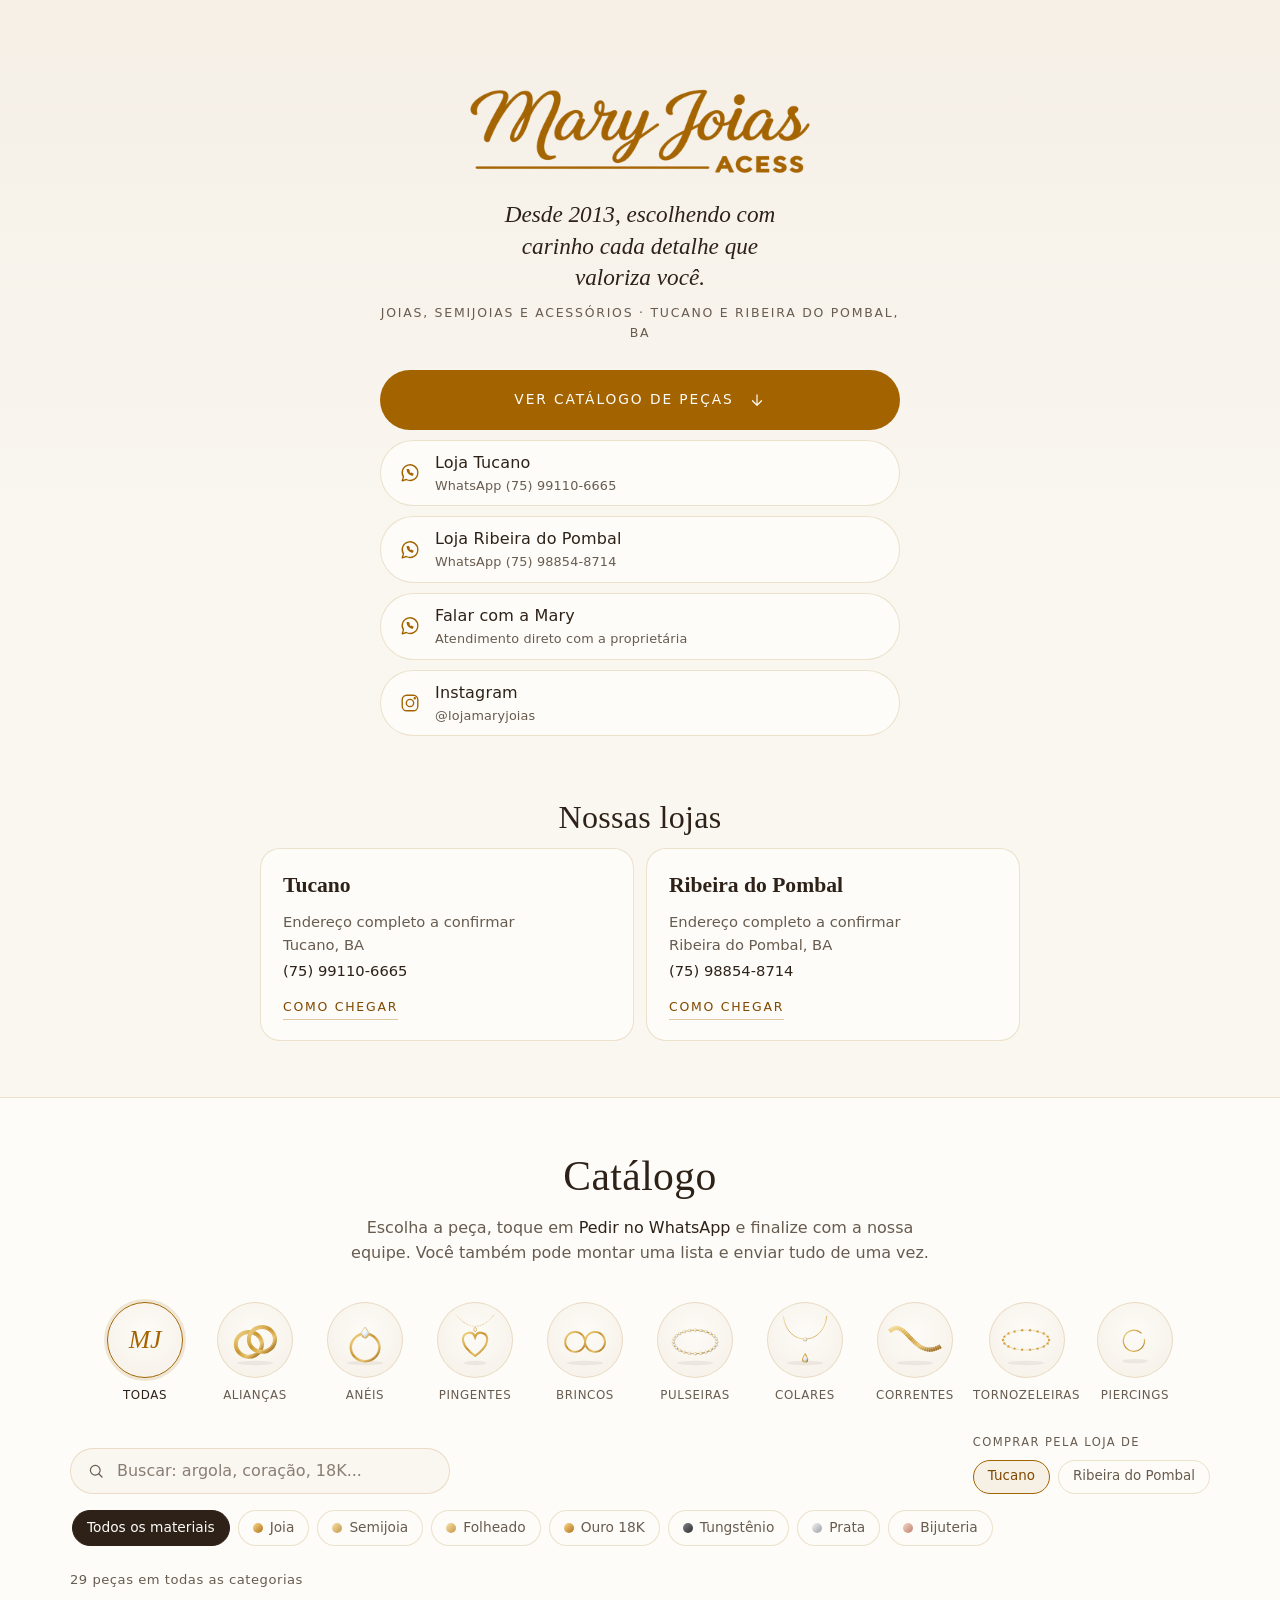
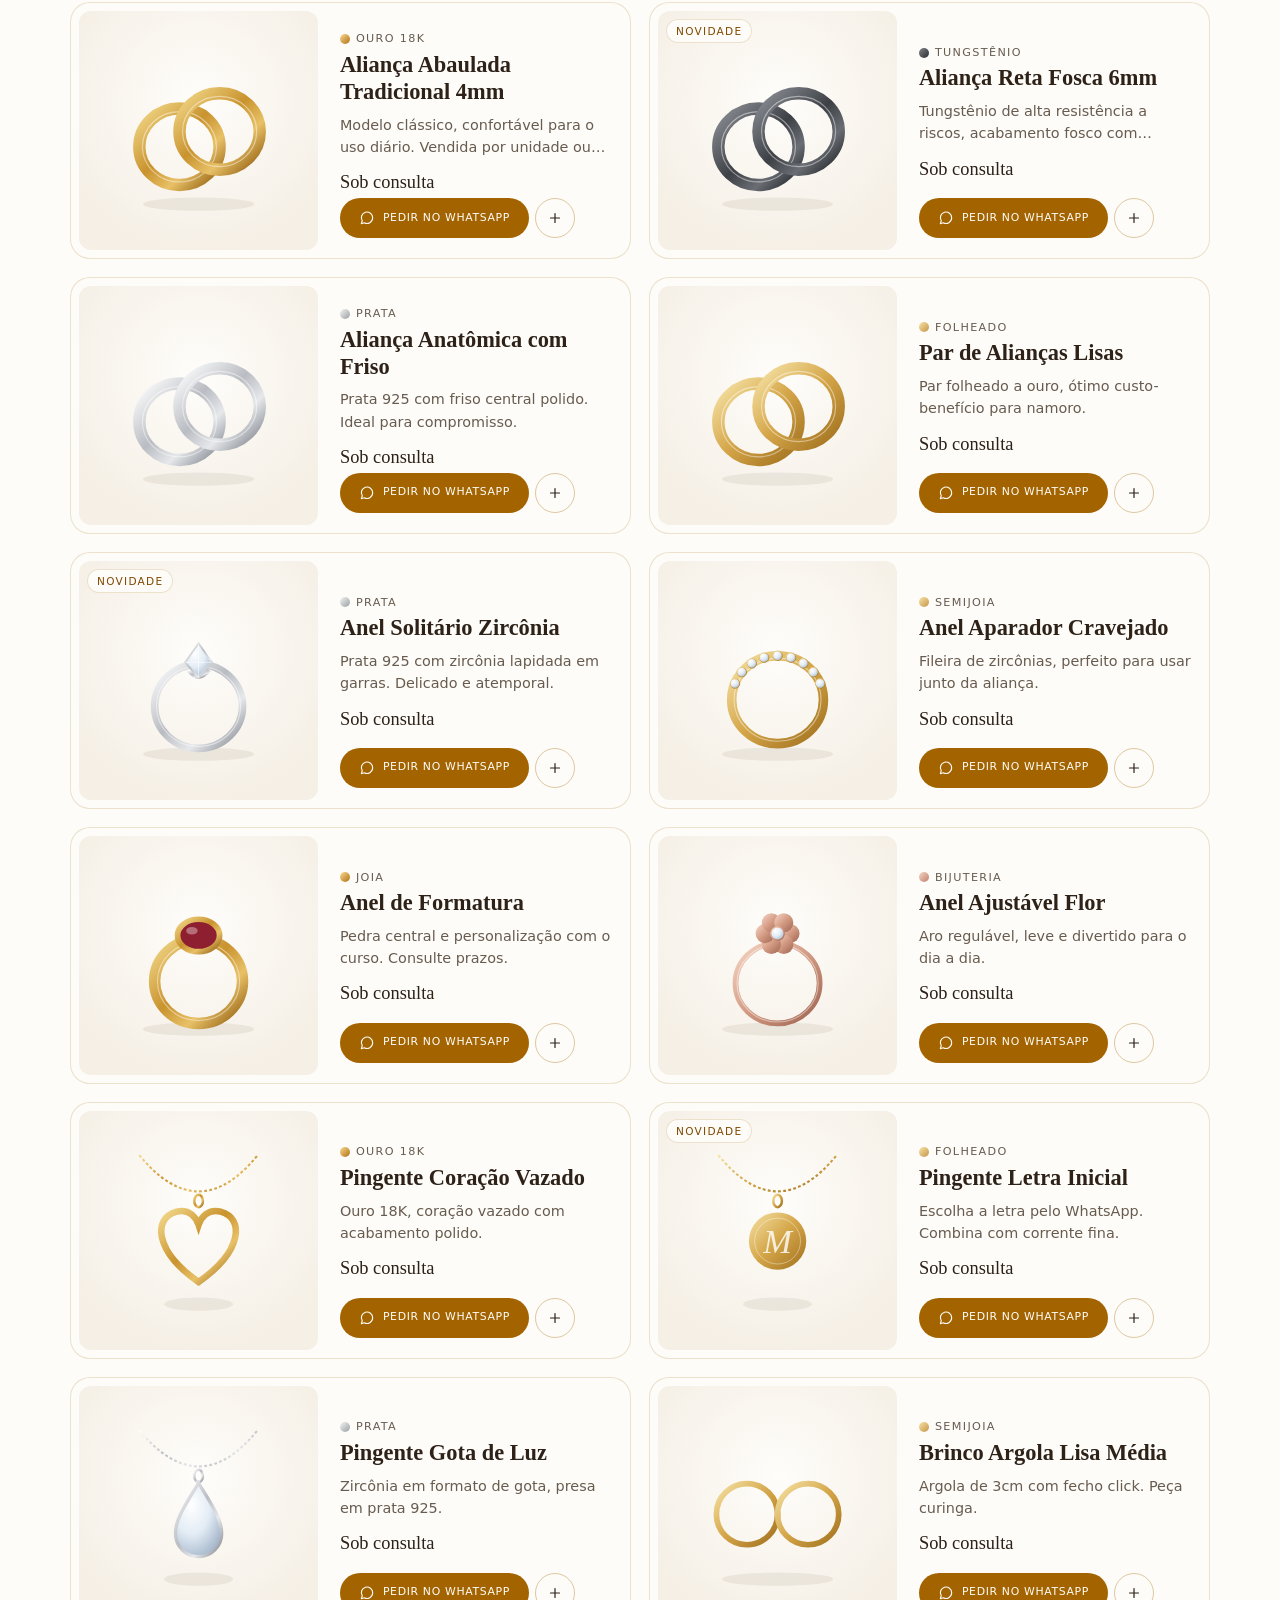
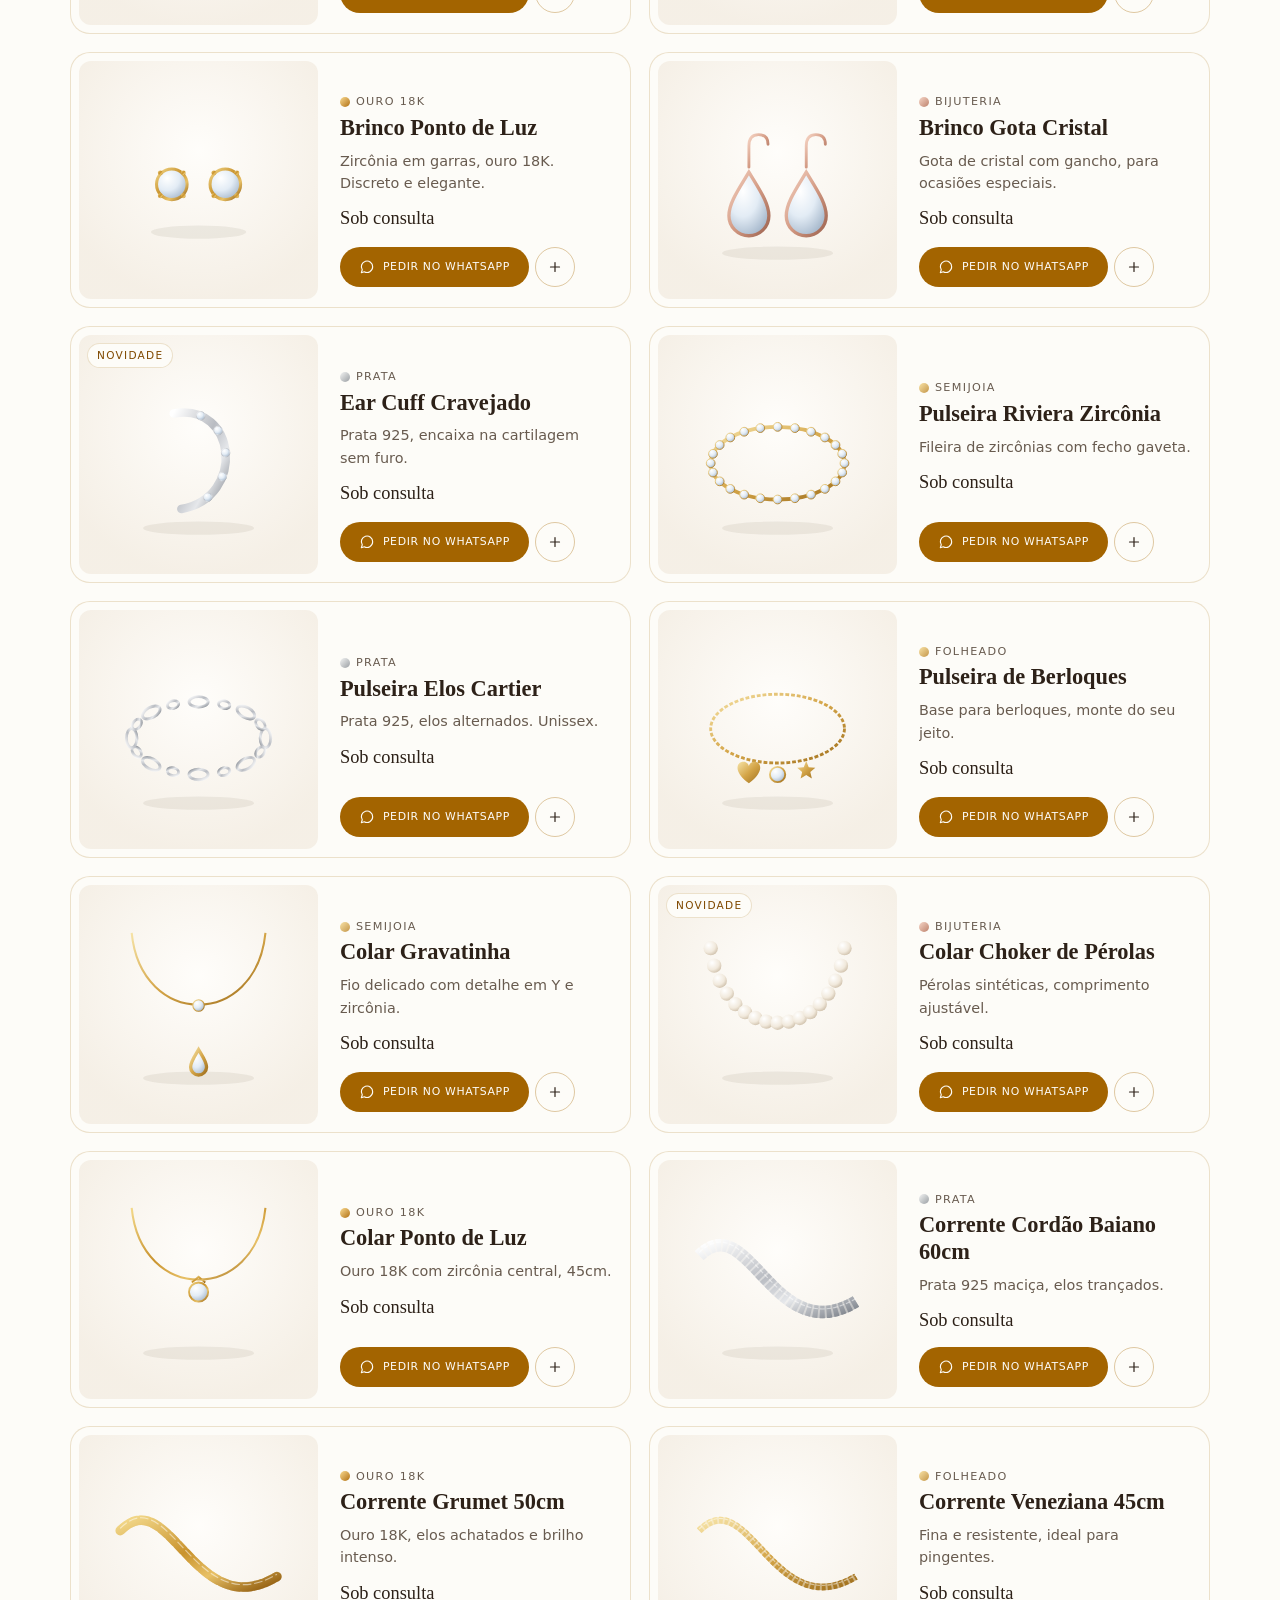
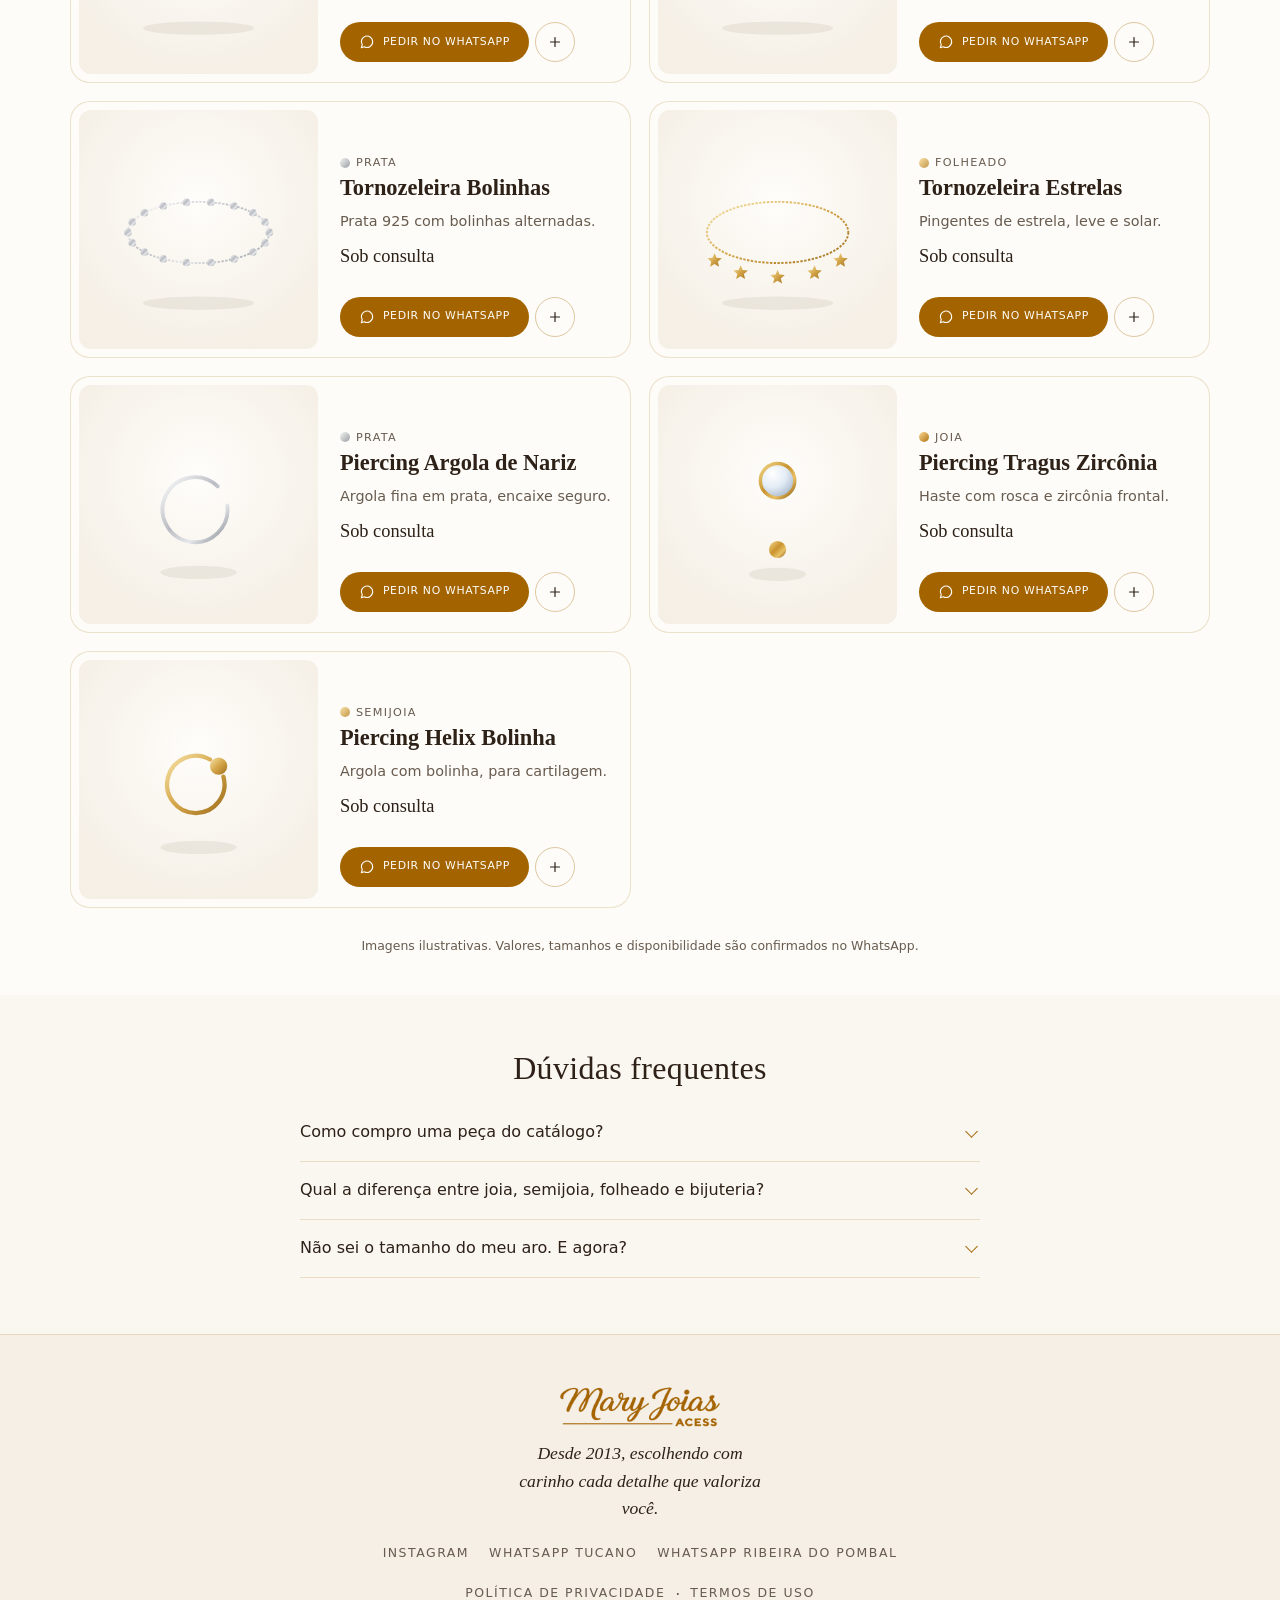
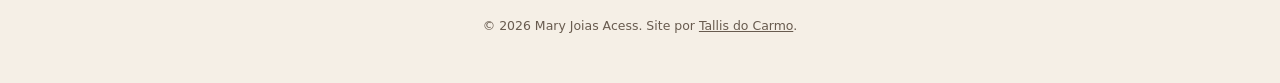
==== index.html @ e57ca443 "Site Mary Joias: link na bio + catálogo virtual Co-Authored-By: Claude Opus 5.5 <noreply@anthropic.c" ====
<!doctype html>
<html lang="pt-BR">
<head>
<meta charset="utf-8">
<meta name="viewport" content="width=device-width, initial-scale=1, viewport-fit=cover">
<title>Mary Joias | Catálogo de joias e semijoias em Tucano e Ribeira do Pombal</title>
<meta name="description" content="Catálogo virtual da Mary Joias: alianças, anéis, brincos, colares, correntes, pulseiras e piercings em ouro 18K, prata, semijoia e tungstênio. Peça pelo WhatsApp nas lojas de Tucano e Ribeira do Pombal (BA).">
<meta name="robots" content="index, follow, max-image-preview:large">
<link rel="canonical" href="https://maryjoias.github.io/">
<meta name="theme-color" content="#f7f2ea">
<meta http-equiv="Content-Security-Policy" content="default-src 'self'; script-src 'self'; style-src 'self' https://fonts.googleapis.com; font-src https://fonts.gstatic.com; img-src 'self' data:; connect-src 'self'; base-uri 'self'; form-action 'none'; object-src 'none'">
<meta name="referrer" content="strict-origin-when-cross-origin">

<meta property="og:type" content="website">
<meta property="og:locale" content="pt_BR">
<meta property="og:site_name" content="Mary Joias">
<meta property="og:title" content="Mary Joias | Catálogo virtual">
<meta property="og:description" content="Desde 2013, escolhendo com carinho cada detalhe que valoriza você. Veja as peças e peça pelo WhatsApp.">
<meta property="og:url" content="https://maryjoias.github.io/">
<meta property="og:image" content="https://maryjoias.github.io/assets/logo.png">

<link rel="icon" href="assets/favicon.svg" type="image/svg+xml">
<link rel="preconnect" href="https://fonts.googleapis.com">
<link rel="preconnect" href="https://fonts.gstatic.com" crossorigin>
<link rel="stylesheet" href="https://fonts.googleapis.com/css2?family=Cormorant+Garamond:ital,wght@0,500;0,600;1,500&family=Jost:wght@300;400;500&display=swap">
<link rel="stylesheet" href="assets/style.css">

<script type="application/ld+json">
{
  "@context": "https://schema.org",
  "@graph": [
    {
      "@type": "Organization",
      "@id": "https://maryjoias.github.io/#org",
      "name": "Mary Joias Acess",
      "alternateName": "Mary Joias",
      "url": "https://maryjoias.github.io/",
      "logo": "https://maryjoias.github.io/assets/logo.png",
      "slogan": "Desde 2013, escolhendo com carinho cada detalhe que valoriza você.",
      "foundingDate": "2013",
      "sameAs": ["https://www.instagram.com/lojamaryjoias/"],
      "contactPoint": {
        "@type": "ContactPoint",
        "contactType": "customer service",
        "telephone": "+55-75-99272-1411",
        "availableLanguage": "pt-BR"
      }
    },
    {
      "@type": "JewelryStore",
      "@id": "https://maryjoias.github.io/#tucano",
      "name": "Mary Joias - Tucano",
      "parentOrganization": {"@id": "https://maryjoias.github.io/#org"},
      "telephone": "+55-75-99110-6665",
      "address": {"@type": "PostalAddress", "addressLocality": "Tucano", "addressRegion": "BA", "addressCountry": "BR"},
      "url": "https://maryjoias.github.io/"
    },
    {
      "@type": "JewelryStore",
      "@id": "https://maryjoias.github.io/#ribeira",
      "name": "Mary Joias - Ribeira do Pombal",
      "parentOrganization": {"@id": "https://maryjoias.github.io/#org"},
      "telephone": "+55-75-98854-8714",
      "address": {"@type": "PostalAddress", "addressLocality": "Ribeira do Pombal", "addressRegion": "BA", "addressCountry": "BR"},
      "url": "https://maryjoias.github.io/"
    },
    {
      "@type": "WebSite",
      "name": "Mary Joias",
      "url": "https://maryjoias.github.io/",
      "inLanguage": "pt-BR",
      "publisher": {"@id": "https://maryjoias.github.io/#org"}
    }
  ]
}
</script>
</head>
<body>

<!-- Gradientes de metal usados pelas ilustrações dos produtos -->
<svg class="sr-defs" aria-hidden="true" focusable="false">
  <defs>
    <linearGradient id="m-ouro" x1="0" y1="0" x2="1" y2="1">
      <stop offset="0" stop-color="#f3d98b"/><stop offset=".45" stop-color="#c9932e"/><stop offset=".7" stop-color="#e8c167"/><stop offset="1" stop-color="#8f5a0c"/>
    </linearGradient>
    <linearGradient id="m-semi" x1="0" y1="0" x2="1" y2="1">
      <stop offset="0" stop-color="#f6e3a6"/><stop offset=".5" stop-color="#d4a548"/><stop offset="1" stop-color="#a0701e"/>
    </linearGradient>
    <linearGradient id="m-prata" x1="0" y1="0" x2="1" y2="1">
      <stop offset="0" stop-color="#ffffff"/><stop offset=".45" stop-color="#b9bcc2"/><stop offset=".7" stop-color="#e6e8eb"/><stop offset="1" stop-color="#7e838b"/>
    </linearGradient>
    <linearGradient id="m-tung" x1="0" y1="0" x2="1" y2="1">
      <stop offset="0" stop-color="#8d9197"/><stop offset=".5" stop-color="#3d4045"/><stop offset=".75" stop-color="#6a6e74"/><stop offset="1" stop-color="#1f2124"/>
    </linearGradient>
    <linearGradient id="m-rose" x1="0" y1="0" x2="1" y2="1">
      <stop offset="0" stop-color="#f7d6c6"/><stop offset=".5" stop-color="#d39a83"/><stop offset="1" stop-color="#9d6350"/>
    </linearGradient>
    <radialGradient id="m-pedra" cx=".35" cy=".3" r=".8">
      <stop offset="0" stop-color="#ffffff"/><stop offset=".5" stop-color="#e3ecf5"/><stop offset="1" stop-color="#9fb2c7"/>
    </radialGradient>
    <radialGradient id="m-perola" cx=".35" cy=".3" r=".8">
      <stop offset="0" stop-color="#ffffff"/><stop offset=".6" stop-color="#f1e9dc"/><stop offset="1" stop-color="#c9b9a2"/>
    </radialGradient>
  </defs>
</svg>

<a class="skip" href="#catalogo">Pular para o catálogo</a>

<header class="topbar" id="topbar" aria-label="Navegação rápida">
  <a class="topbar__logo" href="#inicio" aria-label="Mary Joias, voltar ao início">
    <img src="assets/logo.webp" alt="" width="120" height="36">
  </a>
  <nav class="topbar__nav">
    <a href="#catalogo">Catálogo</a>
    <a href="#lojas">Lojas</a>
    <button class="bag-btn" type="button" data-open-bag aria-label="Abrir minha lista de peças">
      <svg viewBox="0 0 24 24" aria-hidden="true"><path d="M6 8h12l-1 12H7L6 8Z"/><path d="M9 8V6a3 3 0 0 1 6 0v2"/></svg>
      <span class="bag-count" data-bag-count>0</span>
    </button>
  </nav>
</header>

<main id="inicio">

  <!-- 1. Link na bio -->
  <section class="bio" aria-labelledby="titulo-bio">
    <div class="bio__inner">
      <h1 id="titulo-bio" class="bio__logo">
        <img src="assets/logo.webp" alt="Mary Joias Acess" width="900" height="268">
      </h1>
      <p class="bio__slogan">Desde 2013, escolhendo com carinho cada detalhe que valoriza você.</p>
      <p class="bio__meta">Joias, semijoias e acessórios <span aria-hidden="true">·</span> Tucano e Ribeira do Pombal, BA</p>

      <ul class="links" role="list">
        <li>
          <a class="link link--primary" href="#catalogo" data-track="ver_catalogo">
            <span class="link__label">Ver catálogo de peças</span>
            <svg class="link__icon" viewBox="0 0 24 24" aria-hidden="true"><path d="M12 5v14M6 13l6 6 6-6"/></svg>
          </a>
        </li>
        <li>
          <a class="link" href="https://wa.me/5575991106665?text=Ol%C3%A1%2C%20Mary%20Joias%20Tucano!%20Vim%20pelo%20link%20do%20Instagram." target="_blank" rel="noopener" data-track="whatsapp_tucano">
            <svg class="link__wa" viewBox="0 0 24 24" aria-hidden="true"><path d="M20.5 11.7a8.5 8.5 0 0 1-12.6 7.4L3.5 20.5l1.4-4.3A8.5 8.5 0 1 1 20.5 11.7Z"/><path d="M9 8.5c.3 2.6 2.3 5 5.2 5.9l1-1.2-1.6-.9-.7.6c-1-.4-1.9-1.3-2.3-2.3l.6-.7-.9-1.6-1.3.2Z"/></svg>
            <span class="link__label">Loja Tucano<small>WhatsApp (75) 99110-6665</small></span>
          </a>
        </li>
        <li>
          <a class="link" href="https://wa.me/5575988548714?text=Ol%C3%A1%2C%20Mary%20Joias%20Ribeira%20do%20Pombal!%20Vim%20pelo%20link%20do%20Instagram." target="_blank" rel="noopener" data-track="whatsapp_pombal">
            <svg class="link__wa" viewBox="0 0 24 24" aria-hidden="true"><path d="M20.5 11.7a8.5 8.5 0 0 1-12.6 7.4L3.5 20.5l1.4-4.3A8.5 8.5 0 1 1 20.5 11.7Z"/><path d="M9 8.5c.3 2.6 2.3 5 5.2 5.9l1-1.2-1.6-.9-.7.6c-1-.4-1.9-1.3-2.3-2.3l.6-.7-.9-1.6-1.3.2Z"/></svg>
            <span class="link__label">Loja Ribeira do Pombal<small>WhatsApp (75) 98854-8714</small></span>
          </a>
        </li>
        <li>
          <a class="link" href="https://wa.me/5575992721411?text=Ol%C3%A1%2C%20Mary!%20Vim%20pelo%20link%20do%20Instagram." target="_blank" rel="noopener" data-track="whatsapp_mary">
            <svg class="link__wa" viewBox="0 0 24 24" aria-hidden="true"><path d="M20.5 11.7a8.5 8.5 0 0 1-12.6 7.4L3.5 20.5l1.4-4.3A8.5 8.5 0 1 1 20.5 11.7Z"/><path d="M9 8.5c.3 2.6 2.3 5 5.2 5.9l1-1.2-1.6-.9-.7.6c-1-.4-1.9-1.3-2.3-2.3l.6-.7-.9-1.6-1.3.2Z"/></svg>
            <span class="link__label">Falar com a Mary<small>Atendimento direto com a proprietária</small></span>
          </a>
        </li>
        <li>
          <a class="link" href="https://www.instagram.com/lojamaryjoias/" target="_blank" rel="noopener" data-track="instagram">
            <svg class="link__wa" viewBox="0 0 24 24" aria-hidden="true"><rect x="3.5" y="3.5" width="17" height="17" rx="5"/><circle cx="12" cy="12" r="4"/><circle cx="17.2" cy="6.8" r=".6"/></svg>
            <span class="link__label">Instagram<small>@lojamaryjoias</small></span>
          </a>
        </li>
      </ul>
    </div>
  </section>

  <!-- 2. Lojas -->
  <section class="lojas" id="lojas" aria-labelledby="titulo-lojas">
    <h2 id="titulo-lojas" class="section-title">Nossas lojas</h2>
    <div class="lojas__grid">
      <article class="loja">
        <h3>Tucano</h3>
        <p class="loja__end">Endereço completo a confirmar<br>Tucano, BA</p>
        <p class="loja__tel"><a href="https://wa.me/5575991106665" target="_blank" rel="noopener" data-track="whatsapp_tucano">(75) 99110-6665</a></p>
        <a class="loja__map" href="https://www.google.com/maps/search/?api=1&amp;query=Mary%20Joias%20Tucano%20BA" target="_blank" rel="noopener" data-track="mapa_tucano">Como chegar</a>
      </article>
      <article class="loja">
        <h3>Ribeira do Pombal</h3>
        <p class="loja__end">Endereço completo a confirmar<br>Ribeira do Pombal, BA</p>
        <p class="loja__tel"><a href="https://wa.me/5575988548714" target="_blank" rel="noopener" data-track="whatsapp_pombal">(75) 98854-8714</a></p>
        <a class="loja__map" href="https://www.google.com/maps/search/?api=1&amp;query=Mary%20Joias%20Ribeira%20do%20Pombal%20BA" target="_blank" rel="noopener" data-track="mapa_pombal">Como chegar</a>
      </article>
    </div>
  </section>

  <!-- 3. Catálogo -->
  <section class="catalogo" id="catalogo" aria-labelledby="titulo-catalogo">
    <div class="catalogo__head">
      <h2 id="titulo-catalogo" class="section-title">Catálogo</h2>
      <p>Escolha a peça, toque em <strong>Pedir no WhatsApp</strong> e finalize com a nossa equipe. Você também pode montar uma lista e enviar tudo de uma vez.</p>
    </div>

    <nav class="cats" aria-label="Categorias">
      <div class="cats__track" id="cats" role="list"></div>
    </nav>

    <div class="toolbar">
      <label class="search">
        <span class="sr-only">Buscar peça</span>
        <svg viewBox="0 0 24 24" aria-hidden="true"><circle cx="11" cy="11" r="6.5"/><path d="m16 16 4 4"/></svg>
        <input type="search" id="busca" placeholder="Buscar: argola, coração, 18K..." autocomplete="off" maxlength="40">
      </label>

      <div class="mats" role="group" aria-label="Filtrar por material" id="mats"></div>

      <fieldset class="store-switch">
        <legend>Comprar pela loja de</legend>
        <div class="store-switch__opts">
          <label><input type="radio" name="loja" value="tucano" checked><span>Tucano</span></label>
          <label><input type="radio" name="loja" value="pombal"><span>Ribeira do Pombal</span></label>
        </div>
      </fieldset>
    </div>

    <p class="results" id="resultado" aria-live="polite"></p>

    <div class="grid" id="grid">
      <!-- skeleton enquanto o JS monta a vitrine -->
      <div class="card card--skel" aria-hidden="true"><div class="card__media"></div><div class="skel-line"></div><div class="skel-line short"></div></div>
      <div class="card card--skel" aria-hidden="true"><div class="card__media"></div><div class="skel-line"></div><div class="skel-line short"></div></div>
      <div class="card card--skel" aria-hidden="true"><div class="card__media"></div><div class="skel-line"></div><div class="skel-line short"></div></div>
      <div class="card card--skel" aria-hidden="true"><div class="card__media"></div><div class="skel-line"></div><div class="skel-line short"></div></div>
    </div>

    <div class="empty" id="vazio" hidden>
      <p>Nenhuma peça encontrada com esses filtros.</p>
      <button type="button" class="btn btn--ghost" id="limpar">Limpar filtros</button>
    </div>

    <p class="nota">Imagens ilustrativas. Valores, tamanhos e disponibilidade são confirmados no WhatsApp.</p>
  </section>

  <!-- 4. Respostas rápidas (GEO / dúvidas comuns) -->
  <section class="faq" aria-labelledby="titulo-faq">
    <h2 id="titulo-faq" class="section-title">Dúvidas frequentes</h2>
    <details>
      <summary>Como compro uma peça do catálogo?</summary>
      <p>Toque em "Pedir no WhatsApp" na peça escolhida. A mensagem já vai com o nome e o código da peça para a loja que você selecionou (Tucano ou Ribeira do Pombal). Lá a equipe confirma valor, tamanho e forma de pagamento.</p>
    </details>
    <details>
      <summary>Qual a diferença entre joia, semijoia, folheado e bijuteria?</summary>
      <p>Joia é feita em metal nobre, como ouro 18K ou prata. Semijoia tem base metálica com banho de ouro de camada mais grossa e maior durabilidade. Folheado tem banho mais fino. Bijuteria é acessório de moda, sem banho de metal nobre. Na dúvida, pergunte à nossa equipe qual combina mais com você.</p>
    </details>
    <details>
      <summary>Não sei o tamanho do meu aro. E agora?</summary>
      <p>Sem problema. Ao pedir um anel ou aliança, escolha "Não sei meu aro" e a equipe ajuda você a medir, pelo WhatsApp ou na loja.</p>
    </details>
  </section>
</main>

<footer class="footer">
  <img src="assets/logo.webp" alt="Mary Joias Acess" width="180" height="54" loading="lazy">
  <p class="footer__slogan">Desde 2013, escolhendo com carinho cada detalhe que valoriza você.</p>
  <ul class="footer__links" role="list">
    <li><a href="https://www.instagram.com/lojamaryjoias/" target="_blank" rel="noopener">Instagram</a></li>
    <li><a href="https://wa.me/5575991106665" target="_blank" rel="noopener">WhatsApp Tucano</a></li>
    <li><a href="https://wa.me/5575988548714" target="_blank" rel="noopener">WhatsApp Ribeira do Pombal</a></li>
  </ul>
  <p class="footer__legal">
    <a href="politica.html#privacidade">Política de Privacidade</a>
    <span aria-hidden="true">·</span>
    <a href="politica.html#termos">Termos de Uso</a>
  </p>
  <p class="footer__copy">© <span id="ano">2026</span> Mary Joias Acess. Site por <a href="https://tallisdocarmo.com.br" target="_blank" rel="noopener">Tallis do Carmo</a>.</p>
</footer>

<!-- Modal da peça -->
<dialog class="modal" id="modal" aria-labelledby="m-nome">
  <div class="modal__box">
    <button class="icon-btn modal__close" type="button" data-close aria-label="Fechar">
      <svg viewBox="0 0 24 24" aria-hidden="true"><path d="M6 6l12 12M18 6 6 18"/></svg>
    </button>
    <div class="modal__media" id="m-media"></div>
    <div class="modal__body">
      <p class="modal__kicker" id="m-kicker"></p>
      <h2 class="modal__nome" id="m-nome"></h2>
      <p class="modal__cod" id="m-cod"></p>
      <p class="modal__desc" id="m-desc"></p>
      <p class="modal__preco" id="m-preco"></p>

      <label class="field" id="m-aro-wrap" hidden>
        <span id="m-aro-label">Tamanho do aro</span>
        <select id="m-aro"></select>
      </label>

      <p class="modal__loja">Pedido para a loja de <strong id="m-loja"></strong>. <button type="button" class="linkish" id="m-trocar">Trocar</button></p>

      <div class="modal__actions">
        <a class="btn btn--gold" id="m-wa" href="#" target="_blank" rel="noopener">Pedir no WhatsApp</a>
        <button class="btn btn--ghost" type="button" id="m-add">Adicionar à lista</button>
      </div>
      <button class="linkish modal__share" type="button" id="m-share">Compartilhar esta peça</button>
    </div>
  </div>
</dialog>

<!-- Lista (sacola) -->
<dialog class="drawer" id="bag" aria-labelledby="bag-titulo">
  <div class="drawer__box">
    <div class="drawer__head">
      <h2 id="bag-titulo">Minha lista</h2>
      <button class="icon-btn" type="button" data-close aria-label="Fechar lista">
        <svg viewBox="0 0 24 24" aria-hidden="true"><path d="M6 6l12 12M18 6 6 18"/></svg>
      </button>
    </div>
    <ul class="bag-list" id="bag-list" role="list"></ul>
    <p class="bag-empty" id="bag-empty">Sua lista está vazia. Adicione peças do catálogo para pedir tudo numa mensagem só.</p>
    <div class="drawer__foot">
      <p class="drawer__loja">Enviar para a loja de <strong data-loja-nome>Tucano</strong></p>
      <a class="btn btn--gold btn--block" id="bag-wa" href="#" target="_blank" rel="noopener">Enviar lista pelo WhatsApp</a>
      <button class="linkish" type="button" id="bag-clear">Esvaziar lista</button>
    </div>
  </div>
</dialog>

<button class="fab" type="button" data-open-bag id="fab" hidden aria-label="Abrir minha lista">
  <svg viewBox="0 0 24 24" aria-hidden="true"><path d="M6 8h12l-1 12H7L6 8Z"/><path d="M9 8V6a3 3 0 0 1 6 0v2"/></svg>
  <span>Minha lista</span>
  <span class="bag-count" data-bag-count>0</span>
</button>

<div class="toast" id="toast" role="status" aria-live="polite"></div>

<script src="assets/produtos.js"></script>
<script src="assets/app.js"></script>
</body>
</html>
---- assets/style.css ----
/* =========================================================
   MARY JOIAS · estilos
   Ouro da marca extraído do logo: rgb(165 100 1)
   ========================================================= */
:root {
  --ouro: oklch(0.56 0.125 68);
  --ouro-esc: oklch(0.46 0.105 64);
  --ouro-claro: oklch(0.86 0.06 80);
  --fundo: oklch(0.975 0.009 82);
  --fundo-2: oklch(0.955 0.014 80);
  --superficie: oklch(0.99 0.005 85);
  --tinta: oklch(0.26 0.025 60);
  --tinta-2: oklch(0.48 0.025 65);
  --linha: oklch(0.56 0.125 68 / 0.18);
  --linha-forte: oklch(0.56 0.125 68 / 0.35);
  --wa: oklch(0.62 0.15 150);

  --serif: "Cormorant Garamond", Georgia, "Times New Roman", serif;
  --sans: "Jost", system-ui, -apple-system, "Segoe UI", sans-serif;

  --r-lg: 20px;
  --pad-card: 8px;
  --r-in: calc(var(--r-lg) - var(--pad-card)); /* raio interno = externo − espaçamento */
  --r-pill: 999px;
  --ease: cubic-bezier(.2, .7, .2, 1);
  --sombra: 0 1px 2px oklch(0.3 0.04 60 / 0.06), 0 8px 24px -12px oklch(0.3 0.04 60 / 0.18);
}

*, *::before, *::after { box-sizing: border-box; }
html { scroll-behavior: smooth; -webkit-text-size-adjust: 100%; scroll-padding-top: 72px; }
@media (prefers-reduced-motion: reduce) { html { scroll-behavior: auto; } *, *::before, *::after { transition: none !important; animation: none !important; } }
body {
  margin: 0; min-height: 100dvh;
  font-family: var(--sans); font-weight: 400; font-size: 16px; line-height: 1.55;
  color: var(--tinta); background: var(--fundo);
  -webkit-font-smoothing: antialiased;
}
img, svg { display: block; max-width: 100%; }
a { color: inherit; }
button, input, select { font: inherit; color: inherit; }
button { cursor: pointer; }
:focus-visible { outline: 2px solid var(--ouro); outline-offset: 3px; border-radius: 6px; }

.sr-only, .sr-defs { position: absolute !important; width: 1px; height: 1px; overflow: hidden; clip: rect(0 0 0 0); white-space: nowrap; }
.skip { position: absolute; left: 12px; top: -60px; z-index: 100; background: var(--tinta); color: var(--superficie); padding: 10px 14px; border-radius: 10px; }
.skip:focus { top: 12px; }

.section-title {
  font-family: var(--serif); font-weight: 500; font-size: clamp(1.9rem, 4vw, 2.6rem);
  line-height: 1.1; margin: 0 0 .4em; text-align: center; letter-spacing: .01em;
}

/* ---------- barra superior ---------- */
.topbar {
  position: fixed; inset: 0 0 auto; z-index: 40;
  display: flex; align-items: center; justify-content: space-between; gap: 12px;
  padding: 10px clamp(14px, 4vw, 32px); padding-top: max(10px, env(safe-area-inset-top));
  background: oklch(0.975 0.009 82 / 0.88);
  backdrop-filter: saturate(1.2) blur(10px); -webkit-backdrop-filter: saturate(1.2) blur(10px);
  border-bottom: 1px solid var(--linha);
  transform: translateY(-110%); transition: transform .35s var(--ease);
}
.topbar.is-on { transform: none; }
.topbar__logo img { height: 32px; width: auto; }
.topbar__nav { display: flex; align-items: center; gap: clamp(10px, 3vw, 24px); }
.topbar__nav > a { text-decoration: none; font-size: .82rem; letter-spacing: .14em; text-transform: uppercase; color: var(--tinta-2); }
.topbar__nav > a:hover { color: var(--ouro-esc); }
.bag-btn {
  position: relative; display: grid; place-items: center; width: 40px; height: 40px;
  border: 1px solid var(--linha); border-radius: var(--r-pill); background: var(--superficie);
}
.bag-btn svg, .fab svg { width: 20px; height: 20px; fill: none; stroke: currentColor; stroke-width: 1.5; stroke-linejoin: round; }
.bag-btn .bag-count { position: absolute; top: -4px; right: -4px; }
.bag-count {
  min-width: 18px; height: 18px; padding: 0 5px; border-radius: var(--r-pill);
  background: var(--ouro); color: var(--superficie); font-size: .7rem; font-weight: 500;
  display: inline-grid; place-items: center; line-height: 1;
}

/* ---------- bio / links ---------- */
.bio {
  padding: clamp(40px, 9vw, 80px) 20px 40px;
  background:
    linear-gradient(in oklch to bottom, var(--fundo-2), var(--fundo) 70%);
}
.bio__inner { max-width: 520px; margin: 0 auto; text-align: center; }
.bio__logo { margin: 0 auto 18px; width: min(340px, 82%); }
.bio__logo img { width: 100%; height: auto; }
.bio__slogan {
  font-family: var(--serif); font-style: italic; font-size: clamp(1.2rem, 3.6vw, 1.45rem);
  line-height: 1.35; margin: 0 auto 10px; max-width: 26ch; color: var(--tinta);
}
.bio__meta { margin: 0 0 28px; font-size: .78rem; letter-spacing: .14em; text-transform: uppercase; color: var(--tinta-2); }

.links { list-style: none; margin: 0; padding: 0; display: grid; gap: 10px; }
.link {
  display: flex; align-items: center; gap: 14px; min-height: 60px;
  padding: 10px 18px; text-decoration: none; text-align: left;
  background: var(--superficie); border: 1px solid var(--linha); border-radius: var(--r-pill);
  transition: border-color .2s, background-color .2s, transform .2s var(--ease);
}
.link:hover { border-color: var(--linha-forte); background: oklch(0.99 0.01 82); }
.link:active { transform: scale(.99); }
.link__label { flex: 1; display: flex; flex-direction: column; font-weight: 500; letter-spacing: .01em; }
.link__label small { font-weight: 400; font-size: .8rem; color: var(--tinta-2); }
.link__wa { width: 22px; height: 22px; flex: none; fill: none; stroke: var(--ouro); stroke-width: 1.5; stroke-linejoin: round; stroke-linecap: round; }
.link--primary {
  justify-content: center; background: var(--ouro); border-color: transparent; color: var(--superficie);
}
.link--primary:hover { background: var(--ouro-esc); }
.link--primary .link__label { flex: none; text-transform: uppercase; letter-spacing: .14em; font-size: .86rem; }
.link__icon { width: 18px; height: 18px; fill: none; stroke: currentColor; stroke-width: 1.6; stroke-linecap: round; stroke-linejoin: round; }

/* ---------- lojas ---------- */
.lojas { padding: 24px 20px 56px; }
.lojas .section-title { font-size: clamp(1.5rem, 3.4vw, 2rem); }
.lojas__grid { max-width: 760px; margin: 0 auto; display: grid; gap: 12px; grid-template-columns: repeat(auto-fit, minmax(240px, 1fr)); }
.loja {
  padding: 20px 22px; border-radius: var(--r-lg); background: var(--superficie); border: 1px solid var(--linha);
  display: grid; gap: 4px;
}
.loja h3 { margin: 0 0 4px; font-family: var(--serif); font-weight: 600; font-size: 1.35rem; }
.loja p { margin: 0; font-size: .92rem; color: var(--tinta-2); }
.loja__tel a { color: var(--tinta); text-decoration: none; font-weight: 500; }
.loja__map {
  justify-self: start; margin-top: 10px; font-size: .78rem; letter-spacing: .14em; text-transform: uppercase;
  color: var(--ouro-esc); text-decoration: none; border-bottom: 1px solid var(--linha-forte); padding-bottom: 2px;
}
.loja__map:hover { border-color: var(--ouro); }

/* ---------- catálogo ---------- */
.catalogo { padding: 56px 0 40px; background: var(--superficie); border-top: 1px solid var(--linha); }
.catalogo__head { max-width: 620px; margin: 0 auto 26px; padding: 0 20px; text-align: center; }
.catalogo__head p { margin: 0; color: var(--tinta-2); }
.catalogo__head strong { color: var(--tinta); font-weight: 500; }

/* trilho de categorias com máscara de fade nas bordas */
.cats { max-width: 1180px; margin: 0 auto; }
.cats__track {
  display: flex; gap: 6px; overflow-x: auto; padding: 6px 20px 12px; scroll-snap-type: x proximity;
  scrollbar-width: none;
  -webkit-mask-image: linear-gradient(to right, transparent, #000 20px, #000 calc(100% - 20px), transparent);
          mask-image: linear-gradient(to right, transparent, #000 20px, #000 calc(100% - 20px), transparent);
}
.cats__track::-webkit-scrollbar { display: none; }
@media (min-width: 1000px) { .cats__track { justify-content: center; } }
.cat {
  flex: none; scroll-snap-align: center; width: 104px; padding: 4px 0; border: 0; background: none;
  display: grid; justify-items: center; gap: 8px;
}
.cat__img {
  width: 76px; height: 76px; border-radius: 50%; display: grid; place-items: center; overflow: hidden;
  background: radial-gradient(circle at 50% 40%, var(--superficie), var(--fundo-2));
  border: 1px solid var(--linha); transition: border-color .2s, box-shadow .2s;
}
.cat__img svg { width: 84%; height: 84%; }
.cat__img--all { font-family: var(--serif); font-style: italic; font-size: 1.6rem; color: var(--ouro); }
.cat__nome { font-size: .74rem; letter-spacing: .05em; text-transform: uppercase; color: var(--tinta-2); }
.cat:hover .cat__img { border-color: var(--linha-forte); }
.cat.is-active .cat__img { border-color: var(--ouro); box-shadow: 0 0 0 3px oklch(0.56 0.125 68 / 0.14); }
.cat.is-active .cat__nome { color: var(--tinta); font-weight: 500; }

.toolbar {
  max-width: 1180px; margin: 14px auto 0; padding: 0 20px;
  display: grid; gap: 14px; grid-template-columns: 1fr;
}
@media (min-width: 900px) {
  .toolbar { grid-template-columns: minmax(260px, 380px) auto; justify-content: space-between; align-items: end; }
  .search { grid-column: 1; grid-row: 1; }
  .store-switch { grid-column: 2; grid-row: 1; justify-self: end; }
  .mats { grid-column: 1 / -1; grid-row: 2; -webkit-mask-image: none; mask-image: none; flex-wrap: wrap; }
}
.search {
  display: flex; align-items: center; gap: 10px; height: 46px; padding: 0 16px;
  border-radius: var(--r-pill); border: 1px solid var(--linha); background: var(--fundo);
}
.search:focus-within { border-color: var(--ouro); }
.search svg { width: 18px; height: 18px; flex: none; fill: none; stroke: var(--tinta-2); stroke-width: 1.6; stroke-linecap: round; }
.search input { flex: 1; min-width: 0; border: 0; background: none; outline: none; height: 100%; font-size: 16px; }
.search input::placeholder { color: oklch(0.6 0.02 65); }

.mats {
  display: flex; gap: 8px; overflow-x: auto; scrollbar-width: none; padding: 2px;
  -webkit-mask-image: linear-gradient(to right, #000 calc(100% - 24px), transparent);
          mask-image: linear-gradient(to right, #000 calc(100% - 24px), transparent);
}
.mats::-webkit-scrollbar { display: none; }
.chip {
  flex: none; display: inline-flex; align-items: center; gap: 7px; height: 36px; padding: 0 14px;
  border-radius: var(--r-pill); border: 1px solid var(--linha); background: var(--superficie);
  font-size: .86rem; color: var(--tinta-2); transition: border-color .2s, background-color .2s, color .2s;
}
.chip:hover { border-color: var(--linha-forte); }
.chip.is-active { background: var(--tinta); border-color: var(--tinta); color: var(--superficie); }

.dot { width: 10px; height: 10px; border-radius: 50%; flex: none; display: inline-block; }
.dot--ouro  { background: linear-gradient(in oklch 135deg, oklch(0.9 0.1 88), oklch(0.6 0.13 70)); }
.dot--semi  { background: linear-gradient(in oklch 135deg, oklch(0.92 0.08 90), oklch(0.7 0.11 78)); }
.dot--prata { background: linear-gradient(in oklch 135deg, oklch(0.97 0 0), oklch(0.7 0.008 260)); }
.dot--tung  { background: linear-gradient(in oklch 135deg, oklch(0.62 0.008 260), oklch(0.3 0.006 260)); }
.dot--rose  { background: linear-gradient(in oklch 135deg, oklch(0.9 0.04 45), oklch(0.66 0.08 40)); }

.store-switch { border: 0; margin: 0; padding: 0; min-width: 0; }
.store-switch legend { padding: 0; margin-bottom: 8px; font-size: .72rem; letter-spacing: .12em; text-transform: uppercase; color: var(--tinta-2); }
.store-switch__opts { display: flex; gap: 8px; flex-wrap: wrap; }
.store-switch label { position: relative; }
.store-switch input { position: absolute; opacity: 0; inset: 0; margin: 0; cursor: pointer; }
.store-switch span {
  display: inline-flex; align-items: center; height: 34px; padding: 0 14px; border-radius: var(--r-pill);
  border: 1px solid var(--linha); font-size: .84rem; color: var(--tinta-2); transition: all .2s;
}
.store-switch input:checked + span { border-color: var(--ouro); color: var(--ouro-esc); background: oklch(0.56 0.125 68 / 0.08); font-weight: 500; }
.store-switch input:focus-visible + span { outline: 2px solid var(--ouro); outline-offset: 2px; }

.results { max-width: 1180px; margin: 22px auto 12px; padding: 0 20px; font-size: .82rem; color: var(--tinta-2); letter-spacing: .04em; }

.grid {
  max-width: 1180px; margin: 0 auto; padding: 0 14px;
  display: grid; gap: 12px; grid-template-columns: repeat(2, minmax(0, 1fr));
}
@media (min-width: 720px)  { .grid { grid-template-columns: repeat(3, minmax(0, 1fr)); gap: 16px; padding: 0 20px; } }
@media (min-width: 1080px) { .grid { grid-template-columns: repeat(4, minmax(0, 1fr)); gap: 20px; } }

.card {
  display: flex; flex-direction: column; padding: var(--pad-card);
  background: var(--superficie); border: 1px solid var(--linha); border-radius: var(--r-lg);
  transition: border-color .25s, box-shadow .25s;
}
.card:hover { border-color: var(--linha-forte); box-shadow: var(--sombra); }
.card__media {
  position: relative; aspect-ratio: 1; width: 100%; padding: 10%; border: 0; border-radius: var(--r-in);
  background: radial-gradient(circle at 50% 38%, oklch(0.995 0.004 85), var(--fundo-2) 78%);
  display: grid; place-items: center; overflow: hidden;
}
.card__media svg { width: 100%; height: 100%; transition: transform .5s var(--ease); }
.card__media img { width: 100%; height: 100%; object-fit: contain; mix-blend-mode: multiply; transition: transform .5s var(--ease); }
.card:hover .card__media svg, .card:hover .card__media img { transform: scale(1.04); }
.tag {
  position: absolute; top: 8px; left: 8px; padding: 3px 9px; border-radius: var(--r-pill);
  background: var(--superficie); border: 1px solid var(--linha); font-size: .66rem; letter-spacing: .12em; text-transform: uppercase; color: var(--ouro-esc);
}
.card__body { padding: 12px 6px 4px; flex: 1; }
.card__mat { margin: 0 0 4px; display: flex; align-items: center; gap: 6px; font-size: .7rem; letter-spacing: .12em; text-transform: uppercase; color: var(--tinta-2); }
.card__nome { margin: 0; font-family: var(--serif); font-weight: 600; font-size: 1.12rem; line-height: 1.2; }
.card__nome button { all: unset; cursor: pointer; }
.card__nome button:hover { color: var(--ouro-esc); }
.card__nome button:focus-visible { outline: 2px solid var(--ouro); outline-offset: 2px; border-radius: 4px; }
.card__preco { margin: 6px 0 0; font-size: .86rem; color: var(--tinta-2); }
.card__actions { display: flex; gap: 6px; padding: 10px 0 0; }
.card__actions .btn { flex: 1; }

/* skeleton */
.card--skel .card__media { background: var(--fundo-2); }
.skel-line { height: 12px; margin: 14px 6px 0; border-radius: 6px; background: var(--fundo-2); }
.skel-line.short { width: 50%; margin-bottom: 10px; }
.card--skel .card__media, .skel-line { animation: pulse 1.4s ease-in-out infinite; }
@keyframes pulse { 50% { opacity: .55; } }

.empty { text-align: center; padding: 40px 20px; color: var(--tinta-2); }
.nota { max-width: 1180px; margin: 28px auto 0; padding: 0 20px; text-align: center; font-size: .78rem; color: var(--tinta-2); }

/* ---------- botões ---------- */
.btn {
  display: inline-flex; align-items: center; justify-content: center; gap: 8px;
  min-height: 46px; padding: 0 20px; border-radius: var(--r-pill); border: 1px solid transparent;
  font-size: .82rem; font-weight: 500; letter-spacing: .1em; text-transform: uppercase; text-decoration: none;
  transition: background-color .2s, border-color .2s, color .2s;
}
.btn--sm { min-height: 40px; padding: 0 10px; font-size: .68rem; letter-spacing: .06em; }
.btn--gold { background: var(--ouro); color: var(--superficie); }
.btn--gold:hover { background: var(--ouro-esc); }
.btn--ghost { background: transparent; border-color: var(--linha-forte); color: var(--tinta); }
.btn--ghost:hover { border-color: var(--ouro); color: var(--ouro-esc); }
.btn--block { width: 100%; }
.btn.is-disabled { opacity: .45; pointer-events: none; }
.icon-btn {
  flex: none; width: 40px; height: 40px; display: grid; place-items: center; border-radius: var(--r-pill);
  border: 0; background: transparent; color: var(--tinta);
}
.icon-btn svg { width: 18px; height: 18px; fill: none; stroke: currentColor; stroke-width: 1.6; stroke-linecap: round; }
.icon-btn--line { border: 1px solid var(--linha-forte); }
.icon-btn--line:hover { border-color: var(--ouro); color: var(--ouro-esc); }
.linkish { border: 0; background: none; padding: 0; color: var(--ouro-esc); text-decoration: underline; text-underline-offset: 3px; text-decoration-color: var(--linha-forte); font-size: inherit; }

/* ---------- FAQ ---------- */
.faq { max-width: 720px; margin: 0 auto; padding: 56px 20px; }
.faq .section-title { font-size: clamp(1.5rem, 3.4vw, 2rem); margin-bottom: 18px; }
.faq details { border-bottom: 1px solid var(--linha); }
.faq summary {
  list-style: none; cursor: pointer; padding: 16px 28px 16px 0; position: relative; font-weight: 500;
}
.faq summary::-webkit-details-marker { display: none; }
.faq summary::after {
  content: ""; position: absolute; right: 4px; top: 50%; width: 9px; height: 9px; margin-top: -6px;
  border-right: 1.5px solid var(--ouro); border-bottom: 1.5px solid var(--ouro); transform: rotate(45deg); transition: transform .25s var(--ease);
}
.faq details[open] summary::after { transform: rotate(-135deg); margin-top: -2px; }
.faq details p { margin: 0 0 18px; color: var(--tinta-2); }

/* ---------- rodapé ---------- */
.footer {
  text-align: center; padding: 48px 20px calc(48px + env(safe-area-inset-bottom));
  background: var(--fundo-2); border-top: 1px solid var(--linha);
}
.footer img { width: 160px; height: auto; margin: 0 auto 10px; }
.footer__slogan { font-family: var(--serif); font-style: italic; font-size: 1.1rem; margin: 0 auto 18px; max-width: 30ch; }
.footer__links { list-style: none; padding: 0; margin: 0 0 18px; display: flex; flex-wrap: wrap; justify-content: center; gap: 8px 20px; }
.footer__links a, .footer__legal a { text-decoration: none; font-size: .78rem; letter-spacing: .12em; text-transform: uppercase; color: var(--tinta-2); }
.footer__links a:hover, .footer__legal a:hover { color: var(--ouro-esc); }
.footer__legal { margin: 0 0 8px; display: flex; justify-content: center; gap: 10px; color: var(--tinta-2); }
.footer__copy { margin: 0; font-size: .78rem; color: var(--tinta-2); }
.footer__copy a { color: var(--tinta-2); }

/* ---------- modal ---------- */
dialog { padding: 0; border: 0; color: var(--tinta); background: transparent; max-width: none; max-height: none; }
dialog::backdrop { background: oklch(0.22 0.02 60 / 0.42); backdrop-filter: blur(3px); }
.modal { width: min(880px, calc(100% - 24px)); margin: auto; }
.modal[open] .modal__box { animation: rise .35s var(--ease); }
@keyframes rise { from { opacity: 0; transform: translateY(14px) scale(.99); } }
.modal__box {
  position: relative; display: grid; grid-template-columns: 1fr; gap: 0;
  background: var(--superficie); border-radius: var(--r-lg); padding: var(--pad-card);
  max-height: calc(100dvh - 24px); overflow: auto;
}
@media (min-width: 760px) { .modal__box { grid-template-columns: 1.05fr 1fr; } }
.modal__close { position: absolute; top: 14px; right: 14px; z-index: 2; background: var(--superficie); border: 1px solid var(--linha); }
.modal__media {
  aspect-ratio: 1; border-radius: var(--r-in); padding: 10%; display: grid; place-items: center;
  background: radial-gradient(circle at 50% 38%, oklch(0.995 0.004 85), var(--fundo-2) 78%);
}
.modal__media svg, .modal__media img { width: 100%; height: 100%; object-fit: contain; mix-blend-mode: multiply; }
.modal__body { padding: 20px 16px 16px; display: flex; flex-direction: column; }
@media (min-width: 760px) { .modal__body { padding: 36px 28px 24px; } }
.modal__kicker { margin: 0 0 6px; font-size: .72rem; letter-spacing: .14em; text-transform: uppercase; color: var(--ouro-esc); }
.modal__nome { margin: 0; font-family: var(--serif); font-weight: 600; font-size: clamp(1.6rem, 3.4vw, 2.1rem); line-height: 1.1; padding-right: 40px; }
.modal__cod { margin: 6px 0 14px; font-size: .78rem; color: var(--tinta-2); letter-spacing: .06em; }
.modal__desc { margin: 0 0 14px; color: var(--tinta-2); }
.modal__preco { margin: 0 0 18px; font-family: var(--serif); font-size: 1.3rem; font-weight: 500; }
.field { display: grid; gap: 6px; margin-bottom: 14px; font-size: .82rem; color: var(--tinta-2); }
.field select {
  height: 46px; padding: 0 14px; border-radius: 12px; border: 1px solid var(--linha-forte); background: var(--fundo); font-size: 16px; color: var(--tinta);
}
.modal__loja { margin: 0 0 16px; font-size: .88rem; color: var(--tinta-2); }
.modal__loja strong { color: var(--tinta); font-weight: 500; }
.modal__actions { display: grid; gap: 8px; margin-top: auto; }
.modal__share { align-self: center; margin-top: 14px; font-size: .84rem; }

/* ---------- lista (drawer) ---------- */
.drawer { margin: 0 0 0 auto; height: 100dvh; width: min(420px, 100%); }
.drawer[open] .drawer__box { animation: slide .35s var(--ease); }
@keyframes slide { from { transform: translateX(24px); opacity: 0; } }
.drawer__box { height: 100%; display: flex; flex-direction: column; background: var(--superficie); border-left: 1px solid var(--linha); }
.drawer__head { display: flex; align-items: center; justify-content: space-between; padding: 18px 16px 14px 22px; border-bottom: 1px solid var(--linha); }
.drawer__head h2 { margin: 0; font-family: var(--serif); font-weight: 600; font-size: 1.5rem; }
.bag-list { list-style: none; margin: 0; padding: 8px 12px; overflow: auto; flex: 1; }
.bag-item { display: flex; align-items: center; gap: 12px; padding: 10px; border-bottom: 1px solid var(--linha); }
.bag-item__img { width: 56px; height: 56px; border-radius: 12px; background: var(--fundo-2); padding: 6px; flex: none; }
.bag-item__img svg, .bag-item__img img { width: 100%; height: 100%; object-fit: contain; mix-blend-mode: multiply; }
.bag-item__txt { flex: 1; display: grid; min-width: 0; }
.bag-item__txt strong { font-weight: 500; font-size: .95rem; }
.bag-item__txt small { color: var(--tinta-2); font-size: .78rem; }
.bag-empty { padding: 28px 22px; color: var(--tinta-2); margin: 0; flex: 1; }
.drawer__foot { padding: 16px 22px calc(18px + env(safe-area-inset-bottom)); border-top: 1px solid var(--linha); display: grid; gap: 10px; justify-items: center; }
.drawer__loja { margin: 0; font-size: .86rem; color: var(--tinta-2); justify-self: start; }
.drawer__loja strong { color: var(--tinta); font-weight: 500; }

/* ---------- botão flutuante e toast ---------- */
.fab {
  position: fixed; z-index: 30; right: 16px; bottom: calc(16px + env(safe-area-inset-bottom));
  display: inline-flex; align-items: center; gap: 8px; height: 50px; padding: 0 12px 0 18px;
  border: 0; border-radius: var(--r-pill); background: var(--tinta); color: var(--superficie);
  font-size: .8rem; letter-spacing: .1em; text-transform: uppercase; box-shadow: var(--sombra);
}
.fab[hidden] { display: none; }
.fab .bag-count { background: var(--ouro); }
.toast {
  position: fixed; z-index: 60; left: 50%; bottom: calc(80px + env(safe-area-inset-bottom));
  transform: translate(-50%, 10px); opacity: 0; pointer-events: none;
  max-width: calc(100% - 32px); padding: 12px 18px; border-radius: 14px;
  background: var(--tinta); color: var(--superficie); font-size: .88rem; text-align: center;
  transition: opacity .25s, transform .25s var(--ease);
}
.toast.is-on { opacity: 1; transform: translate(-50%, 0); }

/* páginas internas */
.page { max-width: 720px; margin: 0 auto; padding: 48px 20px 64px; }
.page h1 { font-family: var(--serif); font-weight: 500; font-size: clamp(2rem, 5vw, 2.8rem); line-height: 1.1; margin: 0 0 10px; }
.page h2 { font-family: var(--serif); font-weight: 600; font-size: 1.5rem; margin: 36px 0 8px; }
.page p, .page li { color: var(--tinta-2); }
.page .back { display: inline-block; margin-bottom: 28px; font-size: .78rem; letter-spacing: .12em; text-transform: uppercase; color: var(--ouro-esc); text-decoration: none; }
.page__logo { width: 180px; margin-bottom: 24px; }
.page--center { text-align: center; } .page--center .page__logo { margin-inline: auto; }

.btn__wa { width: 16px; height: 16px; fill: none; stroke: currentColor; stroke-width: 1.7; stroke-linejoin: round; flex: none; }
@media (max-width: 559px) { .hide-sm { display: none; } }

/* ---------- desktop: cards na horizontal ---------- */
@media (min-width: 900px) {
  .grid { grid-template-columns: repeat(2, minmax(0, 1fr)); gap: 18px; }
  .card {
    display: grid; grid-template-columns: minmax(200px, 44%) 1fr;
    grid-template-areas: "media body" "media actions";
    grid-template-rows: 1fr auto; column-gap: 22px;
  }
  .card__media { grid-area: media; }
  .card__body { grid-area: body; padding: 18px 10px 0 0; display: flex; flex-direction: column; justify-content: center; }
  .card__nome { font-size: 1.4rem; }
  .card__preco { margin-top: 10px; font-family: var(--serif); font-size: 1.15rem; color: var(--tinta); }
  .card__actions { grid-area: actions; padding: 0 10px 12px 0; }
  .card__actions .btn { flex: 0 1 auto; padding: 0 18px; }
  .card--skel { display: grid; grid-template-columns: 44% 1fr; grid-template-rows: auto auto 1fr; column-gap: 22px; }
  .card--skel .card__media { grid-row: 1 / 4; }
  .card--skel .skel-line { margin: 24px 10px 0 0; }
}
.card__desc { display: none; }
@media (min-width: 900px) {
  .card__desc { display: -webkit-box; -webkit-line-clamp: 2; -webkit-box-orient: vertical; overflow: hidden; margin: 8px 0 0; font-size: .9rem; color: var(--tinta-2); }
}
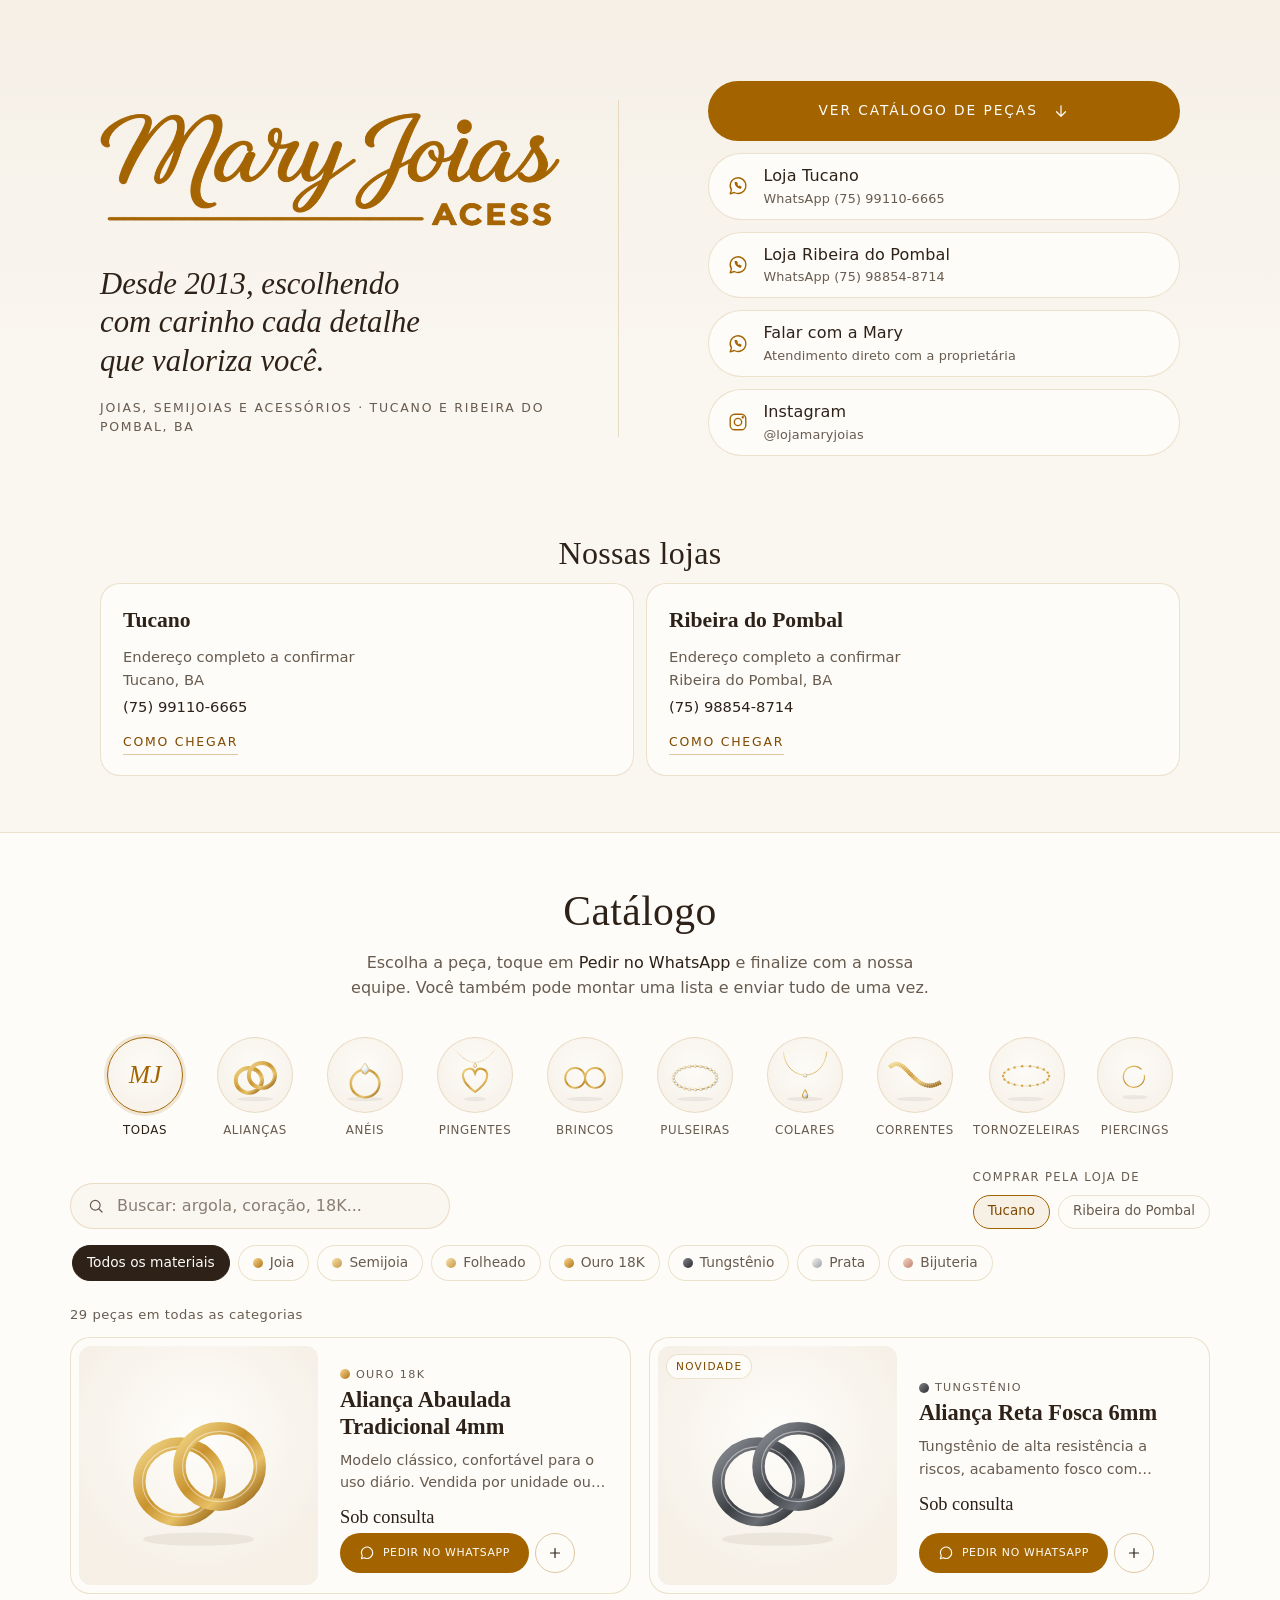
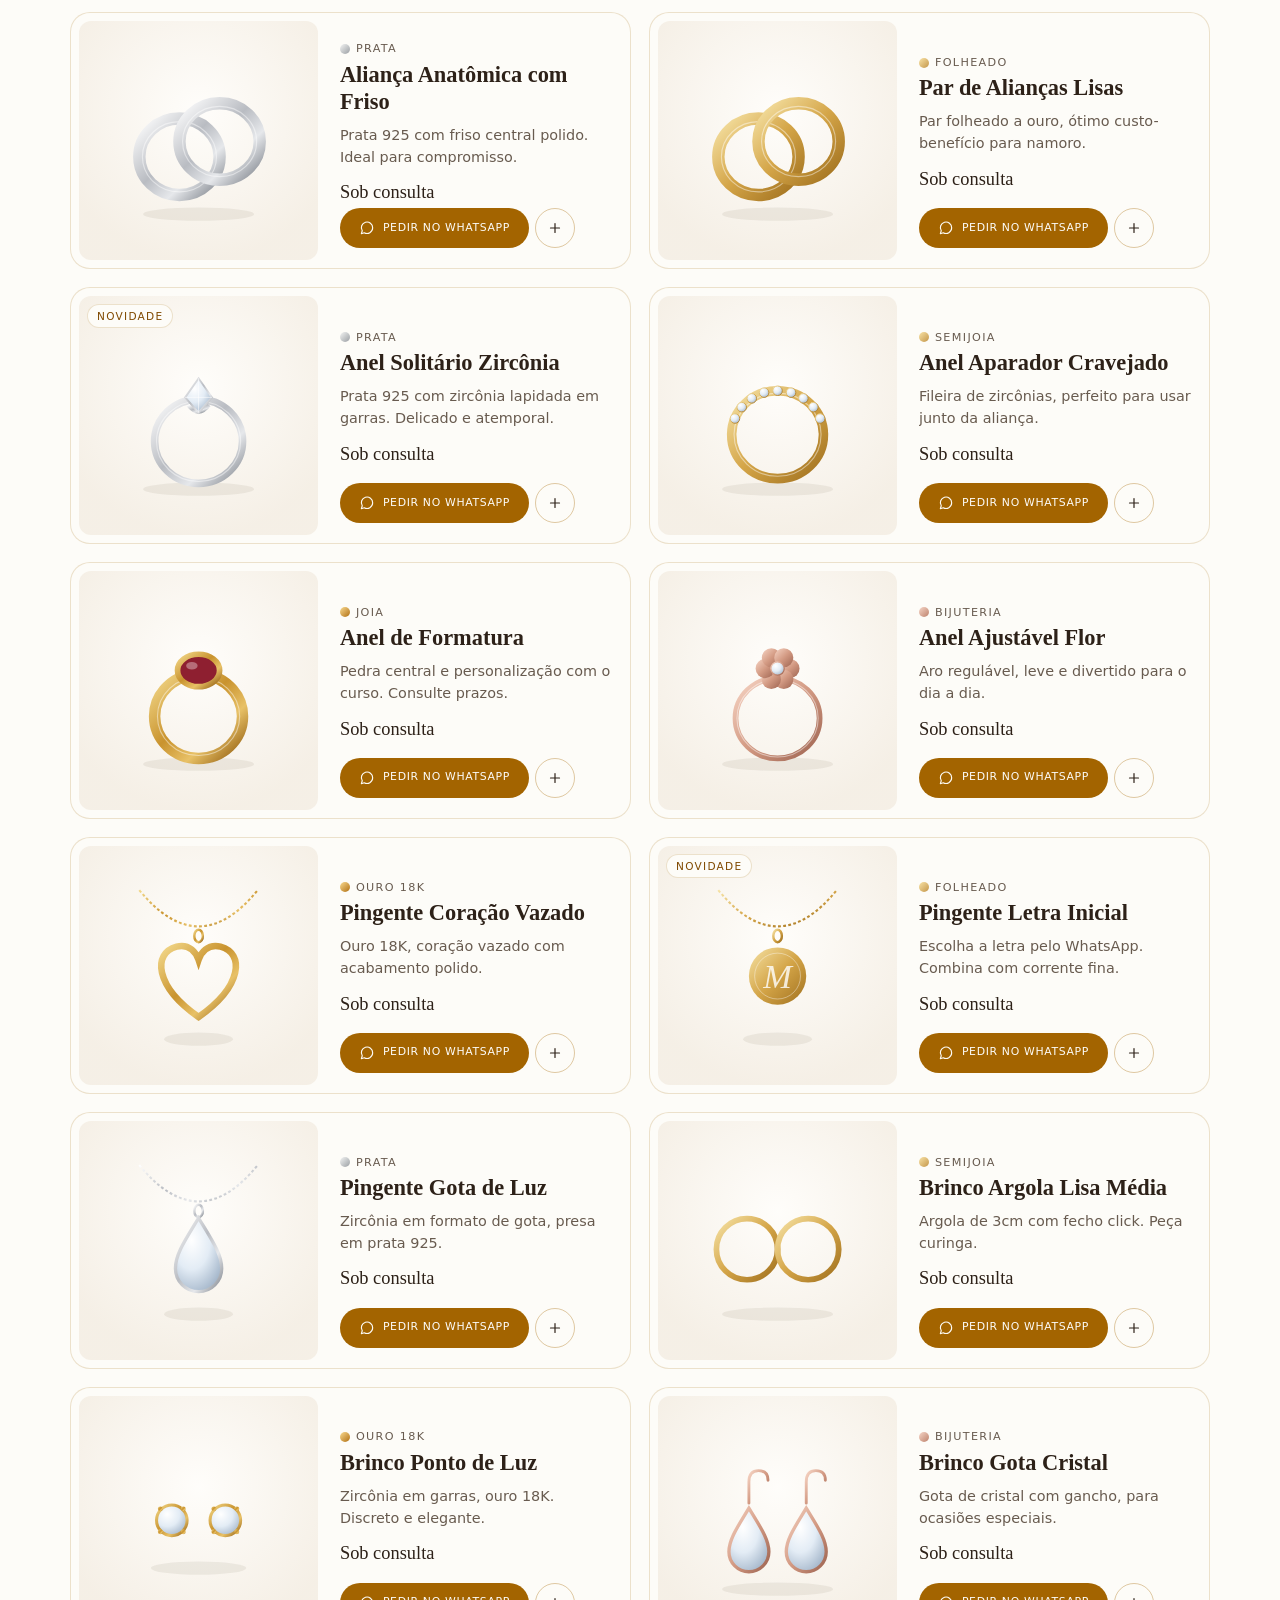
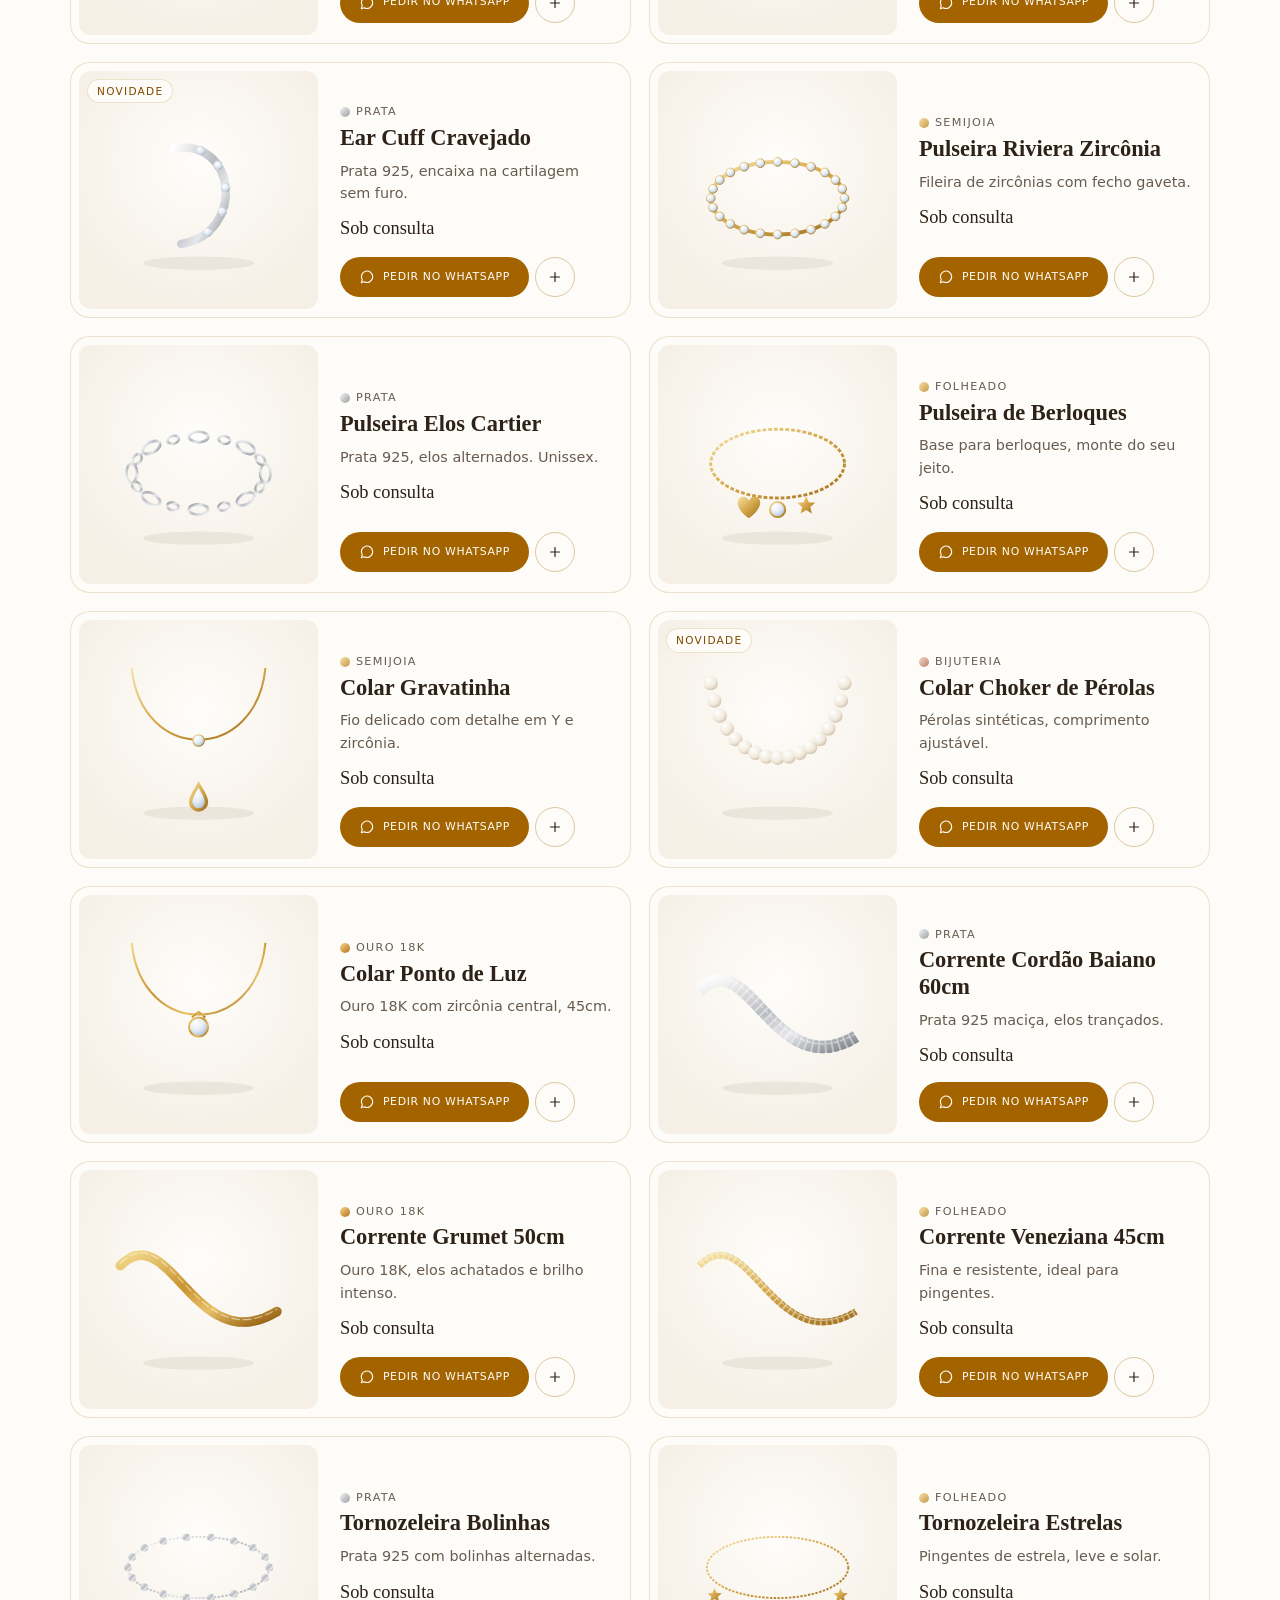
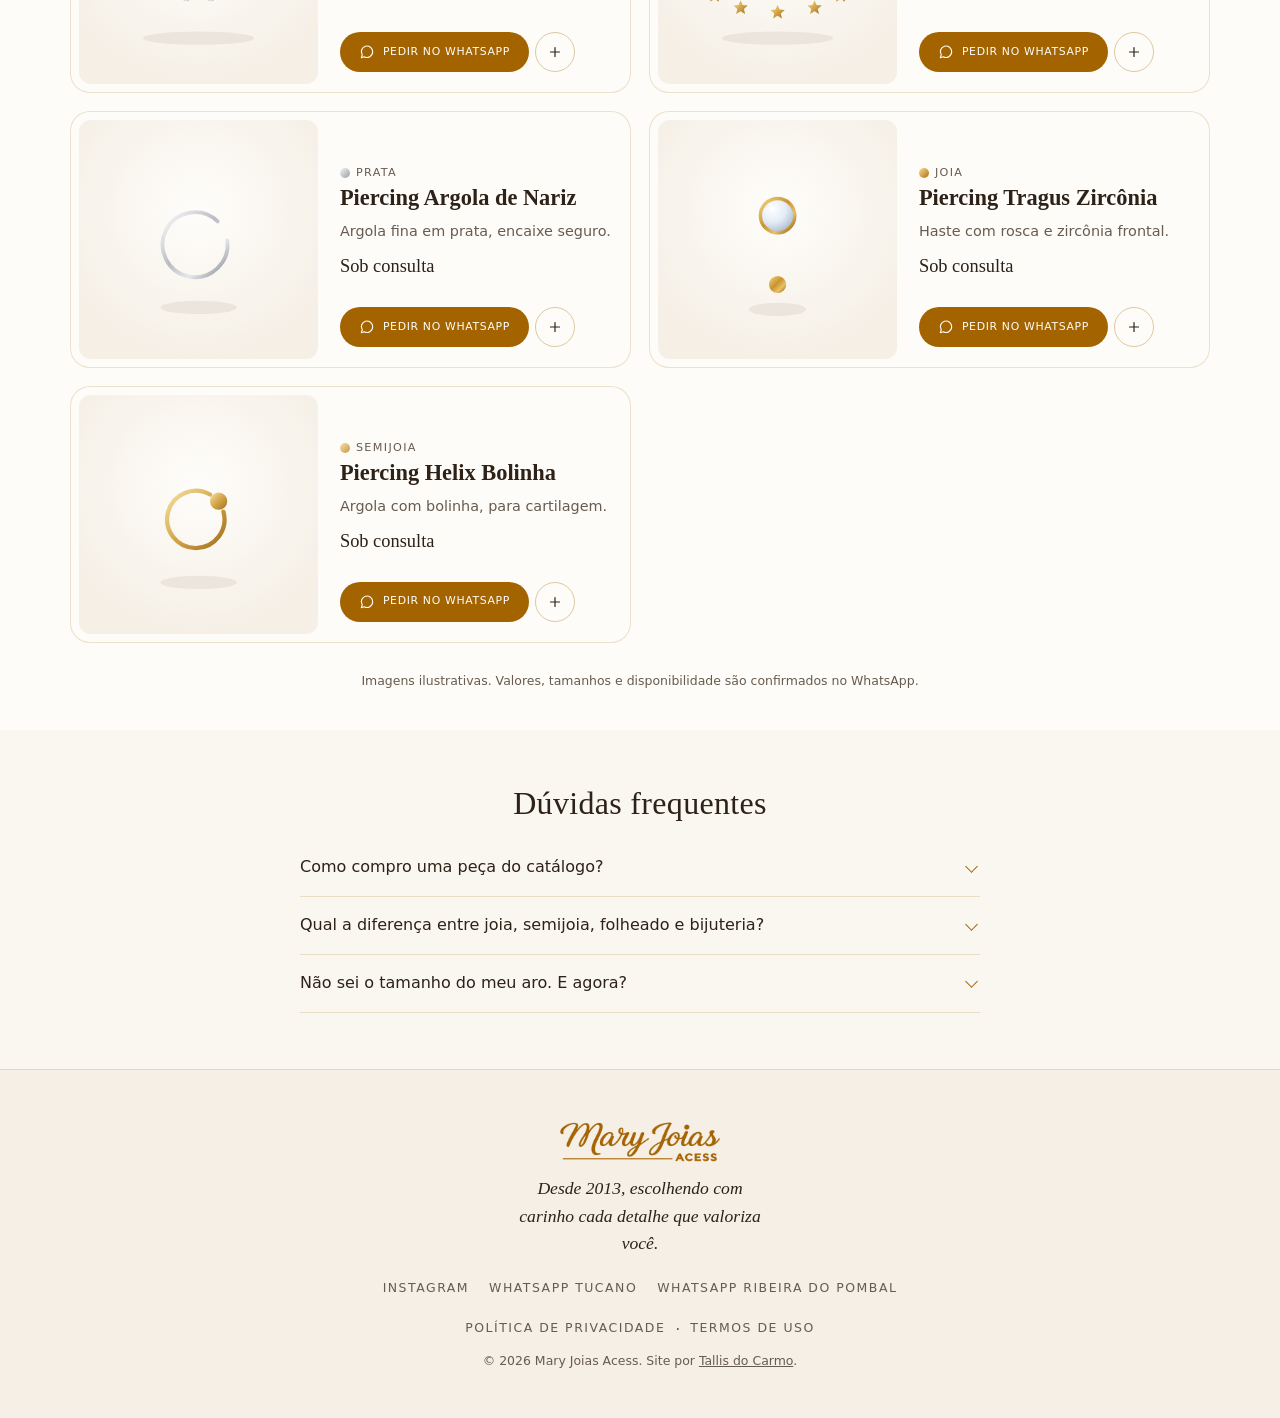
==== commit cd8f6321: "Desktop: abertura em duas colunas (marca à esquerda, links à direita) Co-Authored-By: Claude Opus 5." ====
--- a/index.html
+++ b/index.html
@@ -125,11 +125,13 @@
   <!-- 1. Link na bio -->
   <section class="bio" aria-labelledby="titulo-bio">
     <div class="bio__inner">
+      <div class="bio__brand">
       <h1 id="titulo-bio" class="bio__logo">
         <img src="assets/logo.webp" alt="Mary Joias Acess" width="900" height="268">
       </h1>
       <p class="bio__slogan">Desde 2013, escolhendo com carinho cada detalhe que valoriza você.</p>
       <p class="bio__meta">Joias, semijoias e acessórios <span aria-hidden="true">·</span> Tucano e Ribeira do Pombal, BA</p>
+      </div>
 
       <ul class="links" role="list">
         <li>
--- a/assets/style.css
+++ b/assets/style.css
@@ -416,3 +416,19 @@
 @media (min-width: 900px) {
   .card__desc { display: -webkit-box; -webkit-line-clamp: 2; -webkit-box-orient: vertical; overflow: hidden; margin: 8px 0 0; font-size: .9rem; color: var(--tinta-2); }
 }
+
+/* ---------- desktop: abertura em duas colunas ---------- */
+@media (min-width: 900px) {
+  .bio { padding: clamp(64px, 9vh, 112px) 32px clamp(56px, 8vh, 96px); }
+  .bio__inner {
+    max-width: 1080px; display: grid; grid-template-columns: 1.1fr 1fr;
+    align-items: center; gap: clamp(48px, 7vw, 112px); text-align: left;
+  }
+  .bio__brand { padding-right: clamp(24px, 4vw, 56px); border-right: 1px solid var(--linha); }
+  .bio__logo { width: min(460px, 100%); margin: 0 0 28px; }
+  .bio__slogan { margin: 0 0 18px; max-width: 22ch; font-size: clamp(1.6rem, 2.4vw, 2.1rem); line-height: 1.25; }
+  .bio__meta { margin: 0; }
+  .links { gap: 12px; }
+  .lojas { padding-top: 8px; }
+  .lojas__grid { max-width: 1080px; }
+}
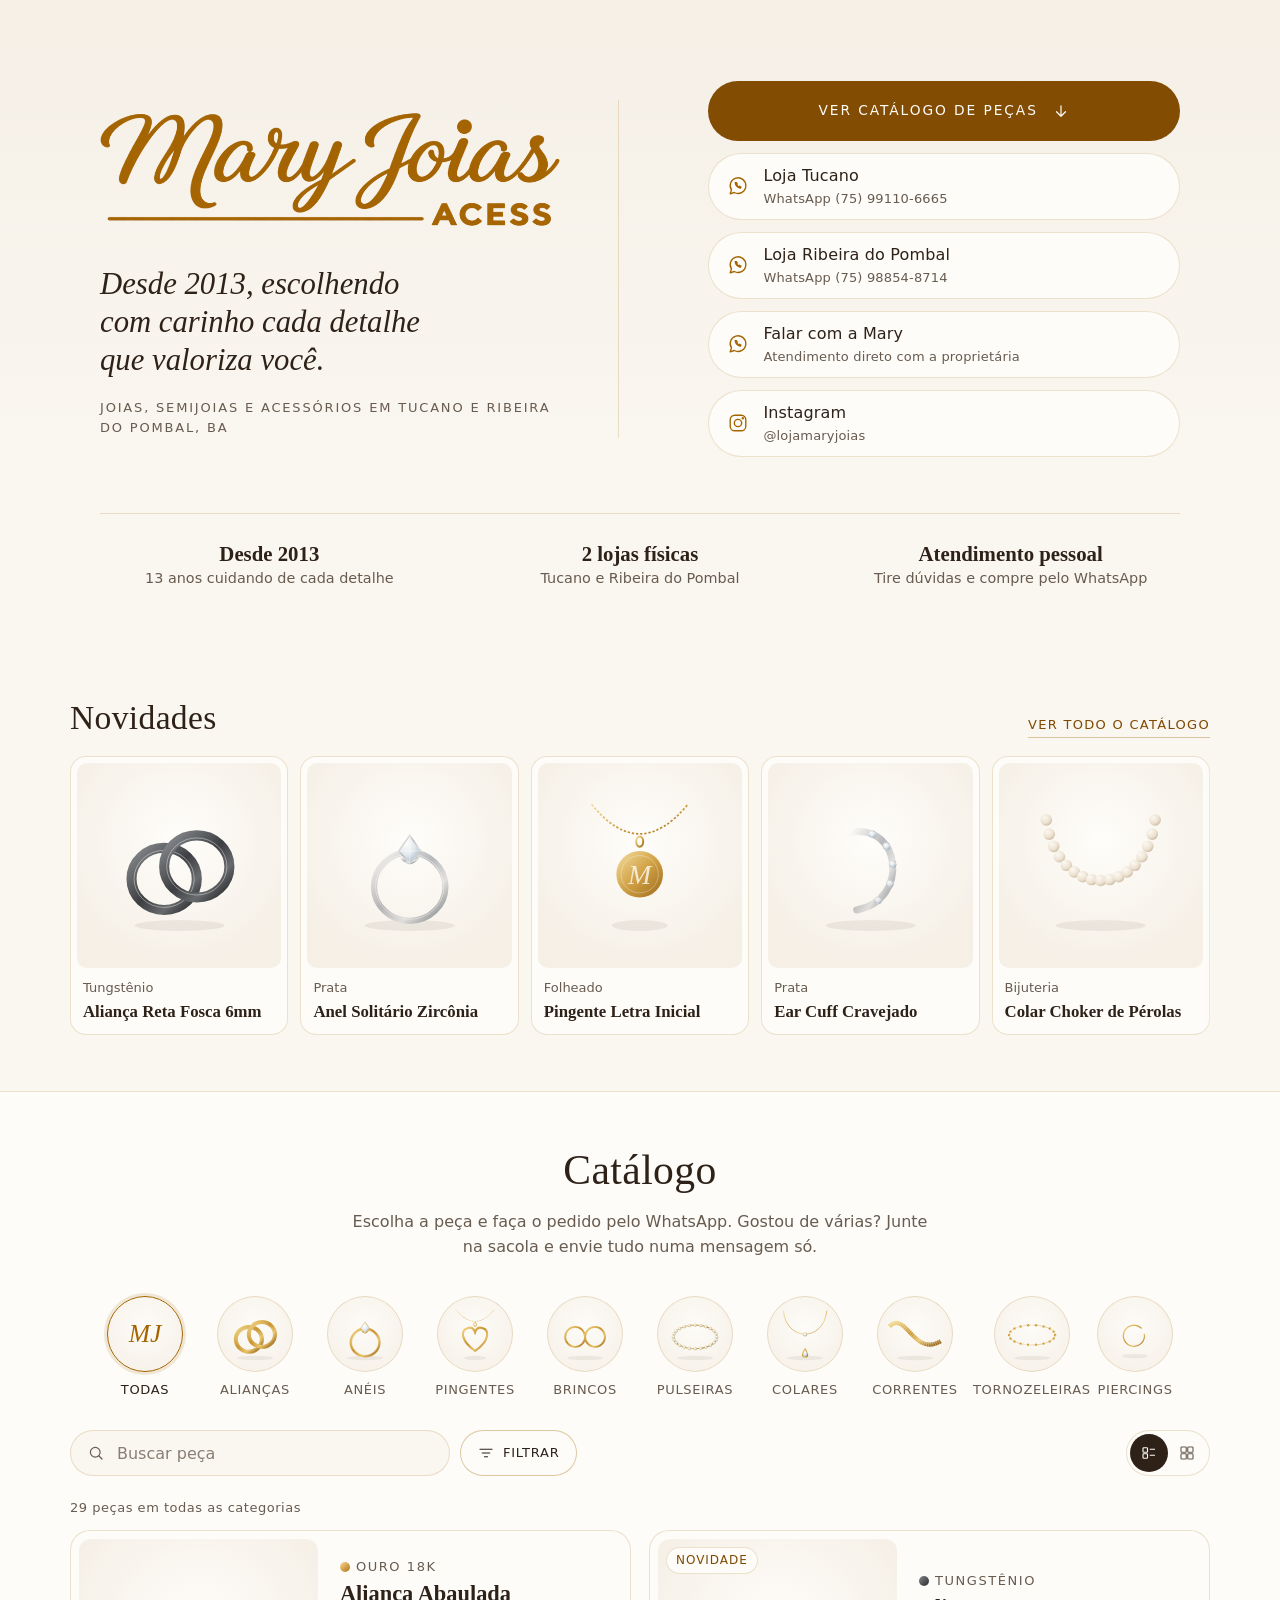
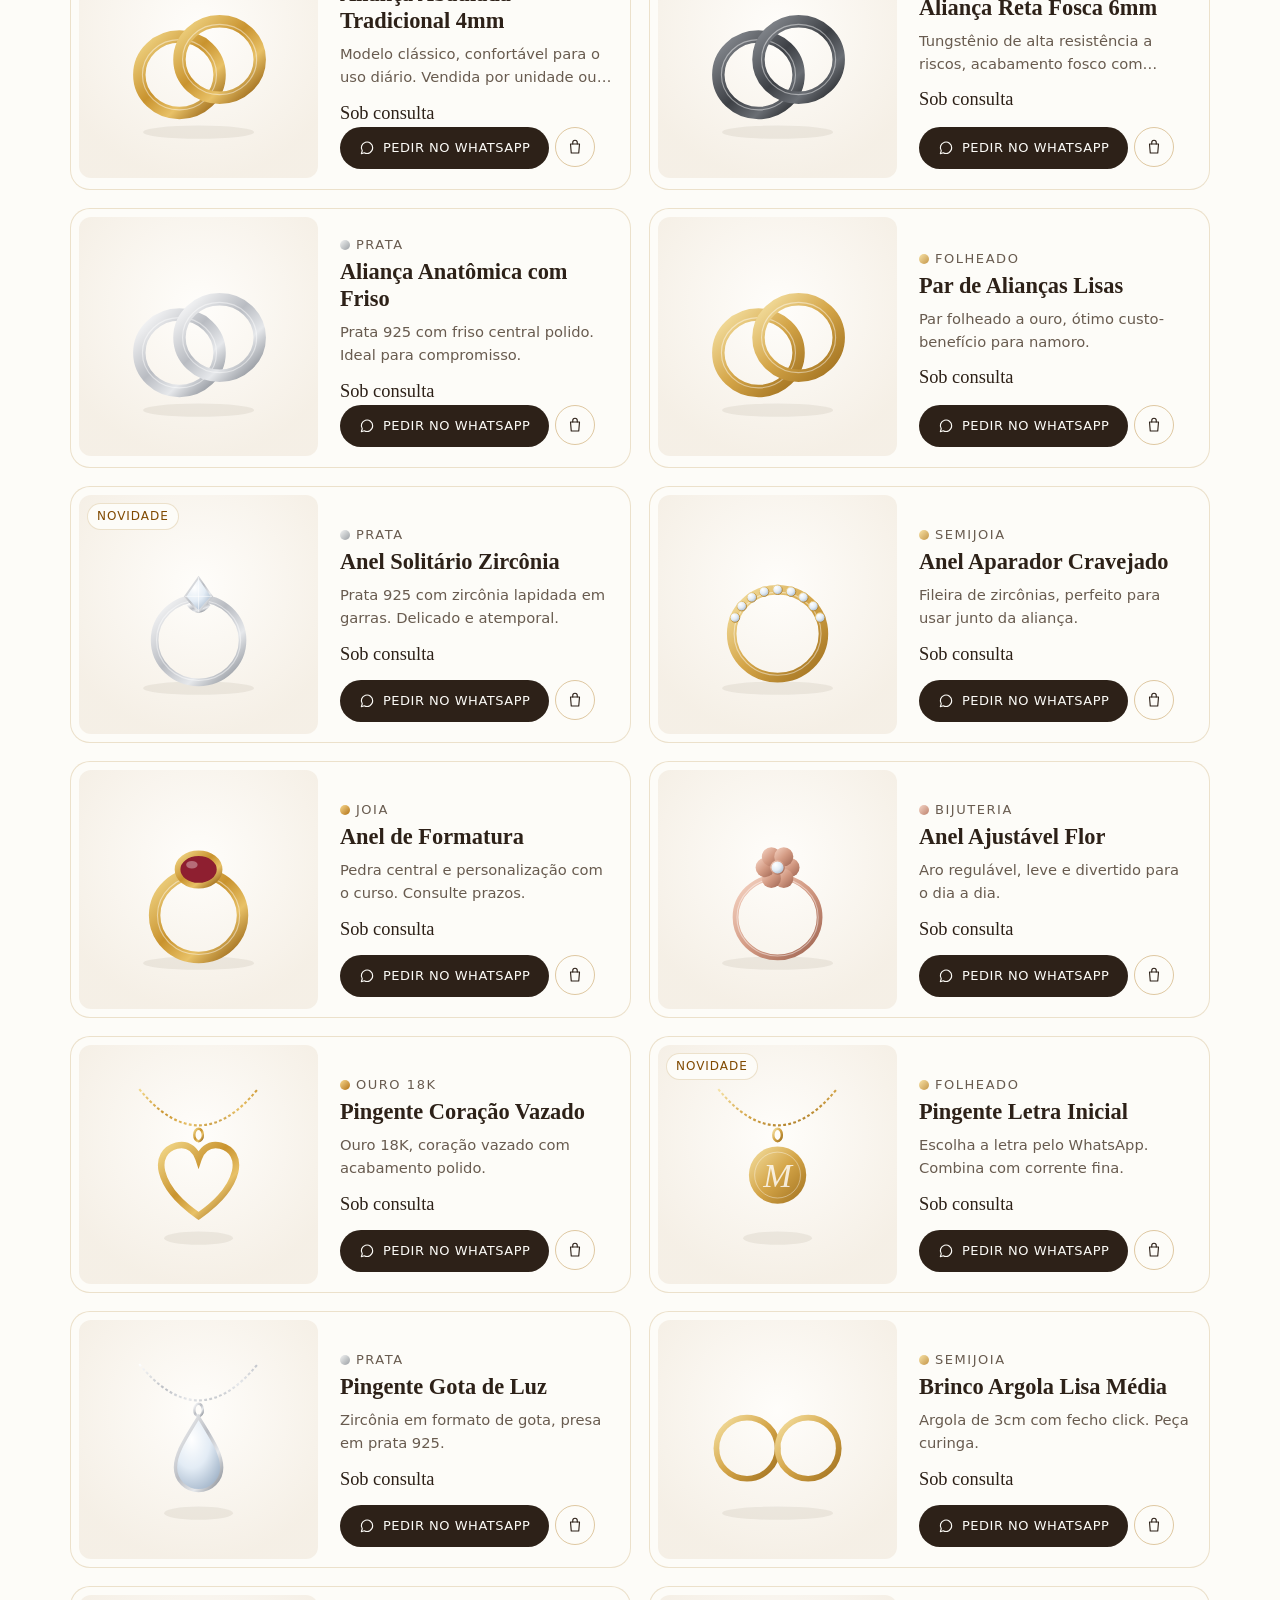
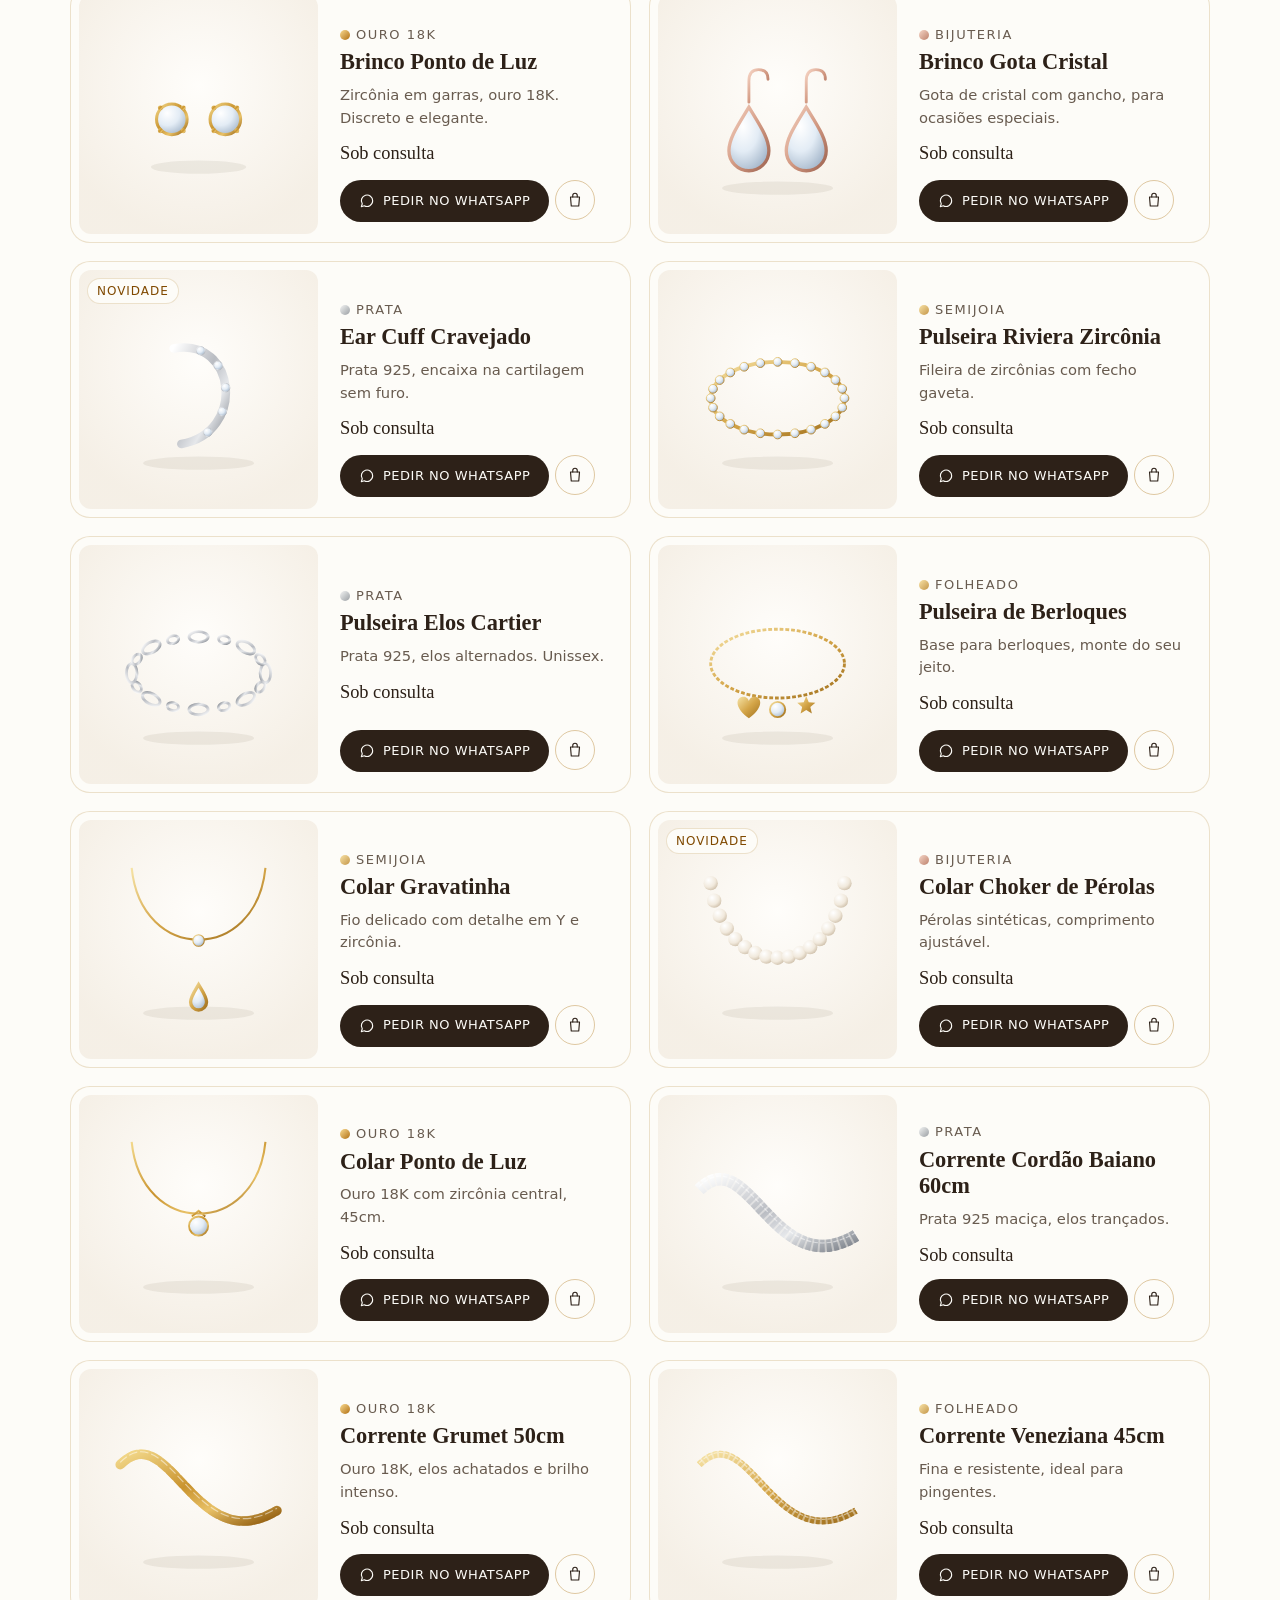
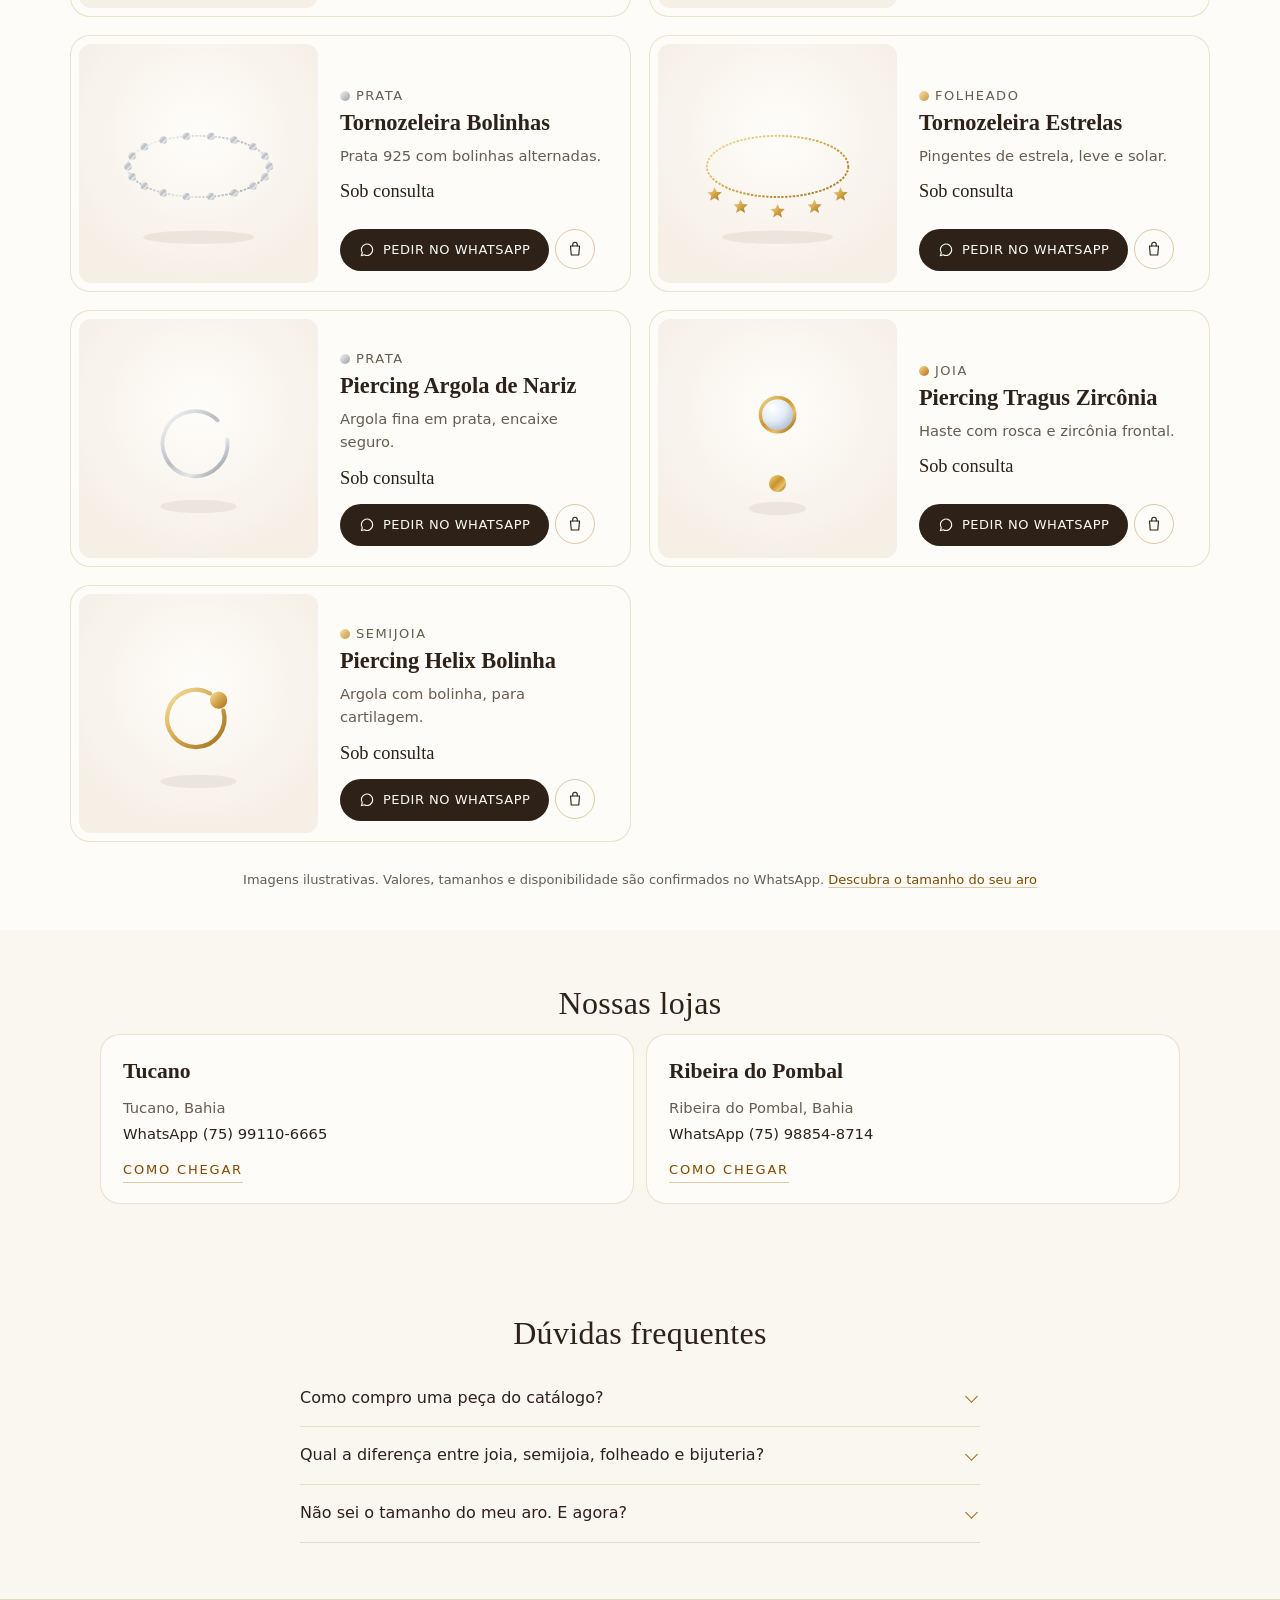
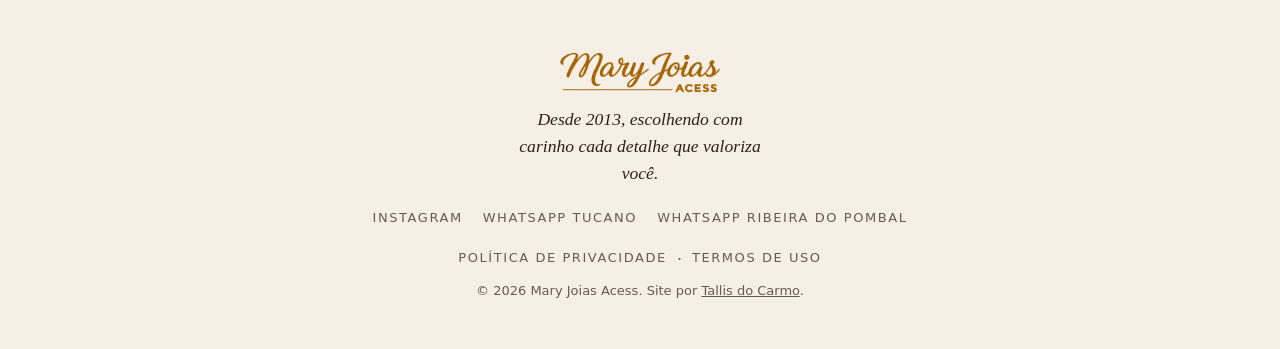
==== commit f83b932e: "UI/UX: voltar do celular, contraste, escolha de loja, filtros, sacola, alianças em par, guia de aro," ====
--- a/index.html
+++ b/index.html
@@ -112,8 +112,11 @@
   </a>
   <nav class="topbar__nav">
     <a href="#catalogo">Catálogo</a>
-    <a href="#lojas">Lojas</a>
-    <button class="bag-btn" type="button" data-open-bag aria-label="Abrir minha lista de peças">
+    <a href="#lojas" class="hide-sm">Lojas</a>
+    <button class="store-pill" type="button" data-open-store aria-label="Trocar a loja de atendimento">
+      <span class="store-pill__lbl">Loja:</span> <strong data-loja-nome data-vazio="escolher loja">escolher loja</strong>
+    </button>
+    <button class="bag-btn" type="button" data-open-bag aria-label="Abrir minha sacola">
       <svg viewBox="0 0 24 24" aria-hidden="true"><path d="M6 8h12l-1 12H7L6 8Z"/><path d="M9 8V6a3 3 0 0 1 6 0v2"/></svg>
       <span class="bag-count" data-bag-count>0</span>
     </button>
@@ -126,11 +129,11 @@
   <section class="bio" aria-labelledby="titulo-bio">
     <div class="bio__inner">
       <div class="bio__brand">
-      <h1 id="titulo-bio" class="bio__logo">
-        <img src="assets/logo.webp" alt="Mary Joias Acess" width="900" height="268">
-      </h1>
-      <p class="bio__slogan">Desde 2013, escolhendo com carinho cada detalhe que valoriza você.</p>
-      <p class="bio__meta">Joias, semijoias e acessórios <span aria-hidden="true">·</span> Tucano e Ribeira do Pombal, BA</p>
+        <h1 id="titulo-bio" class="bio__logo">
+          <img src="assets/logo.webp" alt="Mary Joias Acess" width="900" height="268">
+        </h1>
+        <p class="bio__slogan">Desde 2013, escolhendo com carinho cada detalhe que valoriza você.</p>
+        <p class="bio__meta">Joias, semijoias e acessórios em Tucano e Ribeira do Pombal, BA</p>
       </div>
 
       <ul class="links" role="list">
@@ -166,88 +169,110 @@
         </li>
       </ul>
     </div>
+
+    <!-- Sinais de confiança: só fatos confirmados.
+         Quando a loja confirmar, acrescente itens como:
+         <li><strong>Garantia</strong><span>X meses no banho da semijoia</span></li>
+         <li><strong>Pagamento</strong><span>Pix e cartão em até Nx</span></li> -->
+    <ul class="trust" role="list">
+      <li><strong>Desde 2013</strong><span>13 anos cuidando de cada detalhe</span></li>
+      <li><strong>2 lojas físicas</strong><span>Tucano e Ribeira do Pombal</span></li>
+      <li><strong>Atendimento pessoal</strong><span>Tire dúvidas e compre pelo WhatsApp</span></li>
+    </ul>
   </section>
 
-  <!-- 2. Lojas -->
+  <!-- 2. Novidades -->
+  <section class="novidades" aria-labelledby="titulo-novidades">
+    <div class="novidades__head">
+      <h2 id="titulo-novidades" class="section-title section-title--left">Novidades</h2>
+      <a class="text-link" href="#catalogo">Ver todo o catálogo</a>
+    </div>
+    <div class="novidades__track" id="novidades"></div>
+  </section>
+
+  <!-- 3. Catálogo -->
+  <section class="catalogo" id="catalogo" aria-labelledby="titulo-catalogo">
+    <div class="catalogo__head">
+      <h2 id="titulo-catalogo" class="section-title">Catálogo</h2>
+      <p>Escolha a peça e faça o pedido pelo WhatsApp. Gostou de várias? Junte na sacola e envie tudo numa mensagem só.</p>
+    </div>
+
+    <nav class="cats" aria-label="Categorias">
+      <div class="cats__track" id="cats"></div>
+    </nav>
+
+    <div class="toolbar">
+      <label class="search">
+        <span class="sr-only">Buscar peça</span>
+        <svg viewBox="0 0 24 24" aria-hidden="true"><circle cx="11" cy="11" r="6.5"/><path d="m16 16 4 4"/></svg>
+        <input type="search" id="busca" placeholder="Buscar peça" autocomplete="off" maxlength="40">
+      </label>
+      <button class="btn btn--ghost btn--filter" type="button" id="abrir-filtros" aria-haspopup="dialog">
+        <svg viewBox="0 0 24 24" aria-hidden="true"><path d="M4 7h16M7 12h10M10 17h4"/></svg>
+        Filtrar <span class="filter-count" id="filtro-count" hidden>0</span>
+      </button>
+      <div class="view-toggle" role="group" aria-label="Modo de exibição">
+        <button type="button" data-view="lista" aria-pressed="true" aria-label="Ver em lista">
+          <svg viewBox="0 0 24 24" aria-hidden="true"><rect x="4" y="5" width="6" height="6" rx="1"/><rect x="4" y="13" width="6" height="6" rx="1"/><path d="M13 7h7M13 15h7"/></svg>
+        </button>
+        <button type="button" data-view="grade" aria-pressed="false" aria-label="Ver em grade">
+          <svg viewBox="0 0 24 24" aria-hidden="true"><rect x="4" y="4" width="7" height="7" rx="1"/><rect x="13" y="4" width="7" height="7" rx="1"/><rect x="4" y="13" width="7" height="7" rx="1"/><rect x="13" y="13" width="7" height="7" rx="1"/></svg>
+        </button>
+      </div>
+    </div>
+
+    <div class="active-filters" id="ativos" aria-label="Filtros aplicados"></div>
+    <p class="results" id="resultado" aria-live="polite"></p>
+
+    <div class="grid" id="grid">
+      <div class="card card--skel" aria-hidden="true"><div class="card__media"></div><div class="skel-line"></div><div class="skel-line short"></div></div>
+      <div class="card card--skel" aria-hidden="true"><div class="card__media"></div><div class="skel-line"></div><div class="skel-line short"></div></div>
+      <div class="card card--skel" aria-hidden="true"><div class="card__media"></div><div class="skel-line"></div><div class="skel-line short"></div></div>
+      <div class="card card--skel" aria-hidden="true"><div class="card__media"></div><div class="skel-line"></div><div class="skel-line short"></div></div>
+    </div>
+
+    <div class="empty" id="vazio" hidden>
+      <p>Nenhuma peça encontrada com esses filtros.</p>
+      <button type="button" class="btn btn--ghost" id="limpar">Limpar filtros</button>
+    </div>
+
+    <p class="nota">Imagens ilustrativas. Valores, tamanhos e disponibilidade são confirmados no WhatsApp. <button type="button" class="linkish" data-open-guia>Descubra o tamanho do seu aro</button></p>
+  </section>
+
+  <!-- 4. Lojas -->
   <section class="lojas" id="lojas" aria-labelledby="titulo-lojas">
     <h2 id="titulo-lojas" class="section-title">Nossas lojas</h2>
     <div class="lojas__grid">
       <article class="loja">
         <h3>Tucano</h3>
-        <p class="loja__end">Endereço completo a confirmar<br>Tucano, BA</p>
-        <p class="loja__tel"><a href="https://wa.me/5575991106665" target="_blank" rel="noopener" data-track="whatsapp_tucano">(75) 99110-6665</a></p>
+        <!-- Endereço: inclua aqui quando a loja confirmar, ex.: <p class="loja__end">Rua X, 123, Centro</p> -->
+        <p class="loja__end">Tucano, Bahia</p>
+        <p class="loja__tel"><a href="https://wa.me/5575991106665" target="_blank" rel="noopener" data-track="whatsapp_tucano">WhatsApp (75) 99110-6665</a></p>
         <a class="loja__map" href="https://www.google.com/maps/search/?api=1&amp;query=Mary%20Joias%20Tucano%20BA" target="_blank" rel="noopener" data-track="mapa_tucano">Como chegar</a>
       </article>
       <article class="loja">
         <h3>Ribeira do Pombal</h3>
-        <p class="loja__end">Endereço completo a confirmar<br>Ribeira do Pombal, BA</p>
-        <p class="loja__tel"><a href="https://wa.me/5575988548714" target="_blank" rel="noopener" data-track="whatsapp_pombal">(75) 98854-8714</a></p>
+        <p class="loja__end">Ribeira do Pombal, Bahia</p>
+        <p class="loja__tel"><a href="https://wa.me/5575988548714" target="_blank" rel="noopener" data-track="whatsapp_pombal">WhatsApp (75) 98854-8714</a></p>
         <a class="loja__map" href="https://www.google.com/maps/search/?api=1&amp;query=Mary%20Joias%20Ribeira%20do%20Pombal%20BA" target="_blank" rel="noopener" data-track="mapa_pombal">Como chegar</a>
       </article>
     </div>
   </section>
 
-  <!-- 3. Catálogo -->
-  <section class="catalogo" id="catalogo" aria-labelledby="titulo-catalogo">
-    <div class="catalogo__head">
-      <h2 id="titulo-catalogo" class="section-title">Catálogo</h2>
-      <p>Escolha a peça, toque em <strong>Pedir no WhatsApp</strong> e finalize com a nossa equipe. Você também pode montar uma lista e enviar tudo de uma vez.</p>
-    </div>
-
-    <nav class="cats" aria-label="Categorias">
-      <div class="cats__track" id="cats" role="list"></div>
-    </nav>
-
-    <div class="toolbar">
-      <label class="search">
-        <span class="sr-only">Buscar peça</span>
-        <svg viewBox="0 0 24 24" aria-hidden="true"><circle cx="11" cy="11" r="6.5"/><path d="m16 16 4 4"/></svg>
-        <input type="search" id="busca" placeholder="Buscar: argola, coração, 18K..." autocomplete="off" maxlength="40">
-      </label>
-
-      <div class="mats" role="group" aria-label="Filtrar por material" id="mats"></div>
-
-      <fieldset class="store-switch">
-        <legend>Comprar pela loja de</legend>
-        <div class="store-switch__opts">
-          <label><input type="radio" name="loja" value="tucano" checked><span>Tucano</span></label>
-          <label><input type="radio" name="loja" value="pombal"><span>Ribeira do Pombal</span></label>
-        </div>
-      </fieldset>
-    </div>
-
-    <p class="results" id="resultado" aria-live="polite"></p>
-
-    <div class="grid" id="grid">
-      <!-- skeleton enquanto o JS monta a vitrine -->
-      <div class="card card--skel" aria-hidden="true"><div class="card__media"></div><div class="skel-line"></div><div class="skel-line short"></div></div>
-      <div class="card card--skel" aria-hidden="true"><div class="card__media"></div><div class="skel-line"></div><div class="skel-line short"></div></div>
-      <div class="card card--skel" aria-hidden="true"><div class="card__media"></div><div class="skel-line"></div><div class="skel-line short"></div></div>
-      <div class="card card--skel" aria-hidden="true"><div class="card__media"></div><div class="skel-line"></div><div class="skel-line short"></div></div>
-    </div>
-
-    <div class="empty" id="vazio" hidden>
-      <p>Nenhuma peça encontrada com esses filtros.</p>
-      <button type="button" class="btn btn--ghost" id="limpar">Limpar filtros</button>
-    </div>
-
-    <p class="nota">Imagens ilustrativas. Valores, tamanhos e disponibilidade são confirmados no WhatsApp.</p>
-  </section>
-
-  <!-- 4. Respostas rápidas (GEO / dúvidas comuns) -->
+  <!-- 5. Dúvidas -->
   <section class="faq" aria-labelledby="titulo-faq">
     <h2 id="titulo-faq" class="section-title">Dúvidas frequentes</h2>
     <details>
       <summary>Como compro uma peça do catálogo?</summary>
-      <p>Toque em "Pedir no WhatsApp" na peça escolhida. A mensagem já vai com o nome e o código da peça para a loja que você selecionou (Tucano ou Ribeira do Pombal). Lá a equipe confirma valor, tamanho e forma de pagamento.</p>
+      <p>Toque em "Pedir" na peça escolhida. A mensagem vai pronta, com nome e código da peça, para a loja que você escolheu (Tucano ou Ribeira do Pombal). Lá a equipe confirma valor, tamanho e forma de pagamento.</p>
     </details>
     <details>
       <summary>Qual a diferença entre joia, semijoia, folheado e bijuteria?</summary>
-      <p>Joia é feita em metal nobre, como ouro 18K ou prata. Semijoia tem base metálica com banho de ouro de camada mais grossa e maior durabilidade. Folheado tem banho mais fino. Bijuteria é acessório de moda, sem banho de metal nobre. Na dúvida, pergunte à nossa equipe qual combina mais com você.</p>
+      <p>Joias são feitas em metal nobre, como ouro 18K e prata. Semijoias têm base metálica com banho de ouro mais espesso e duram mais. Folheados têm banho mais fino. Bijuterias são acessórios de moda, sem banho de metal nobre. O tungstênio é um metal muito resistente a riscos, usado principalmente em alianças.</p>
     </details>
     <details>
       <summary>Não sei o tamanho do meu aro. E agora?</summary>
-      <p>Sem problema. Ao pedir um anel ou aliança, escolha "Não sei meu aro" e a equipe ajuda você a medir, pelo WhatsApp ou na loja.</p>
+      <p>Use o nosso <button type="button" class="linkish" data-open-guia>guia de medidas</button>. Com um barbante ou um anel que você já usa, dá para descobrir em um minuto. Se preferir, escolha "Não sei meu aro" e a equipe ajuda pelo WhatsApp ou na loja.</p>
     </details>
   </section>
 </main>
@@ -268,12 +293,10 @@
   <p class="footer__copy">© <span id="ano">2026</span> Mary Joias Acess. Site por <a href="https://tallisdocarmo.com.br" target="_blank" rel="noopener">Tallis do Carmo</a>.</p>
 </footer>
 
-<!-- Modal da peça -->
+<!-- Peça -->
 <dialog class="modal" id="modal" aria-labelledby="m-nome">
   <div class="modal__box">
-    <button class="icon-btn modal__close" type="button" data-close aria-label="Fechar">
-      <svg viewBox="0 0 24 24" aria-hidden="true"><path d="M6 6l12 12M18 6 6 18"/></svg>
-    </button>
+    <button class="icon-btn modal__close" type="button" data-close aria-label="Fechar"><svg viewBox="0 0 24 24" aria-hidden="true"><path d="M6 6l12 12M18 6 6 18"/></svg></button>
     <div class="modal__media" id="m-media"></div>
     <div class="modal__body">
       <p class="modal__kicker" id="m-kicker"></p>
@@ -282,44 +305,144 @@
       <p class="modal__desc" id="m-desc"></p>
       <p class="modal__preco" id="m-preco"></p>
 
-      <label class="field" id="m-aro-wrap" hidden>
-        <span id="m-aro-label">Tamanho do aro</span>
-        <select id="m-aro"></select>
-      </label>
-
-      <p class="modal__loja">Pedido para a loja de <strong id="m-loja"></strong>. <button type="button" class="linkish" id="m-trocar">Trocar</button></p>
-
-      <div class="modal__actions">
-        <a class="btn btn--gold" id="m-wa" href="#" target="_blank" rel="noopener">Pedir no WhatsApp</a>
-        <button class="btn btn--ghost" type="button" id="m-add">Adicionar à lista</button>
+      <div id="m-opcoes">
+        <fieldset class="seg" id="m-par-wrap" hidden>
+          <legend>Quantidade</legend>
+          <label><input type="radio" name="m-par" value="par" checked><span>Par de alianças</span></label>
+          <label><input type="radio" name="m-par" value="unidade"><span>Só uma</span></label>
+        </fieldset>
+        <div class="aros" id="m-aro-wrap" hidden>
+          <label class="field"><span id="m-aro-label">Tamanho do aro</span><select id="m-aro"></select></label>
+          <label class="field" id="m-aro2-wrap" hidden><span>Aro da 2ª aliança</span><select id="m-aro2"></select></label>
+          <button type="button" class="linkish aros__guia" data-open-guia>Não sabe o aro? Veja como medir</button>
+        </div>
+        <label class="field" id="m-grav-wrap" hidden>
+          <span>Gravação interna (opcional)</span>
+          <input type="text" id="m-grav" maxlength="40" placeholder="Ex.: Ana &amp; João 12/12/2026" autocomplete="off">
+        </label>
       </div>
-      <button class="linkish modal__share" type="button" id="m-share">Compartilhar esta peça</button>
+
+      <div class="modal__cta">
+        <p class="modal__loja">Atendimento: <strong data-loja-nome>escolher</strong> · <button type="button" class="linkish" data-open-store>trocar loja</button></p>
+        <div class="modal__actions">
+          <a class="btn btn--gold" id="m-wa" href="#" target="_blank" rel="noopener">Pedir no WhatsApp</a>
+          <button class="btn btn--ghost" type="button" id="m-add">Colocar na sacola</button>
+        </div>
+        <button class="linkish modal__share" type="button" id="m-share">Compartilhar esta peça</button>
+      </div>
     </div>
   </div>
 </dialog>
 
-<!-- Lista (sacola) -->
+<!-- Sacola -->
 <dialog class="drawer" id="bag" aria-labelledby="bag-titulo">
   <div class="drawer__box">
     <div class="drawer__head">
-      <h2 id="bag-titulo">Minha lista</h2>
-      <button class="icon-btn" type="button" data-close aria-label="Fechar lista">
-        <svg viewBox="0 0 24 24" aria-hidden="true"><path d="M6 6l12 12M18 6 6 18"/></svg>
-      </button>
+      <h2 id="bag-titulo">Minha sacola</h2>
+      <button class="icon-btn" type="button" data-close aria-label="Fechar sacola"><svg viewBox="0 0 24 24" aria-hidden="true"><path d="M6 6l12 12M18 6 6 18"/></svg></button>
     </div>
     <ul class="bag-list" id="bag-list" role="list"></ul>
-    <p class="bag-empty" id="bag-empty">Sua lista está vazia. Adicione peças do catálogo para pedir tudo numa mensagem só.</p>
+    <p class="bag-empty" id="bag-empty">Sua sacola está vazia. Junte as peças que gostou para pedir tudo numa mensagem só.</p>
     <div class="drawer__foot">
-      <p class="drawer__loja">Enviar para a loja de <strong data-loja-nome>Tucano</strong></p>
-      <a class="btn btn--gold btn--block" id="bag-wa" href="#" target="_blank" rel="noopener">Enviar lista pelo WhatsApp</a>
-      <button class="linkish" type="button" id="bag-clear">Esvaziar lista</button>
+      <p class="drawer__loja">Enviar para: <strong data-loja-nome>escolher</strong> · <button type="button" class="linkish" data-open-store>trocar loja</button></p>
+      <a class="btn btn--gold btn--block" id="bag-wa" href="#" target="_blank" rel="noopener">Enviar pedido pelo WhatsApp</a>
+      <button class="linkish" type="button" id="bag-clear">Esvaziar sacola</button>
     </div>
   </div>
 </dialog>
 
-<button class="fab" type="button" data-open-bag id="fab" hidden aria-label="Abrir minha lista">
+<!-- Filtros -->
+<dialog class="drawer drawer--filtros" id="filtros" aria-labelledby="filtros-titulo">
+  <div class="drawer__box">
+    <div class="drawer__head">
+      <h2 id="filtros-titulo">Filtrar peças</h2>
+      <button class="icon-btn" type="button" data-close aria-label="Fechar filtros"><svg viewBox="0 0 24 24" aria-hidden="true"><path d="M6 6l12 12M18 6 6 18"/></svg></button>
+    </div>
+    <div class="filtros__body">
+      <fieldset class="fgroup">
+        <legend>Metal nobre</legend>
+        <p class="fgroup__hint">Peças em ouro, prata ou tungstênio.</p>
+        <div class="fgroup__opts" data-mat-grupo="nobre"></div>
+      </fieldset>
+      <fieldset class="fgroup">
+        <legend>Banhadas e moda</legend>
+        <p class="fgroup__hint">Semijoias e folheados têm banho de ouro. Bijuterias são acessórios de moda.</p>
+        <div class="fgroup__opts" data-mat-grupo="moda"></div>
+      </fieldset>
+      <fieldset class="fgroup" id="faixa-wrap" hidden>
+        <legend>Faixa de preço</legend>
+        <div class="fgroup__opts" id="faixas"></div>
+      </fieldset>
+      <fieldset class="fgroup">
+        <legend>Loja de atendimento</legend>
+        <div class="fgroup__opts">
+          <label class="opt"><input type="radio" name="loja" value="tucano"><span>Tucano</span></label>
+          <label class="opt"><input type="radio" name="loja" value="pombal"><span>Ribeira do Pombal</span></label>
+        </div>
+      </fieldset>
+    </div>
+    <div class="drawer__foot drawer__foot--row">
+      <button class="btn btn--ghost" type="button" id="filtros-limpar">Limpar</button>
+      <button class="btn btn--dark" type="button" id="filtros-ver" data-close>Ver peças</button>
+    </div>
+  </div>
+</dialog>
+
+<!-- Escolha da loja -->
+<dialog class="sheet" id="loja-dlg" aria-labelledby="loja-titulo">
+  <div class="sheet__box">
+    <h2 id="loja-titulo">Em qual loja você prefere ser atendida?</h2>
+    <p>Seu pedido vai direto para o WhatsApp da loja escolhida. Você pode trocar quando quiser.</p>
+    <div class="sheet__opts">
+      <button type="button" class="store-opt" data-escolher-loja="tucano"><strong>Tucano</strong><span>(75) 99110-6665</span></button>
+      <button type="button" class="store-opt" data-escolher-loja="pombal"><strong>Ribeira do Pombal</strong><span>(75) 98854-8714</span></button>
+    </div>
+    <button type="button" class="linkish" data-close>Agora não</button>
+  </div>
+</dialog>
+
+<!-- Guia de aro -->
+<dialog class="drawer drawer--guia" id="guia" aria-labelledby="guia-titulo">
+  <div class="drawer__box">
+    <div class="drawer__head">
+      <h2 id="guia-titulo">Descubra seu aro</h2>
+      <button class="icon-btn" type="button" data-close aria-label="Fechar guia"><svg viewBox="0 0 24 24" aria-hidden="true"><path d="M6 6l12 12M18 6 6 18"/></svg></button>
+    </div>
+    <div class="guia__body">
+      <ol class="guia__passos">
+        <li><strong>Com um anel que já serve:</strong> meça, com uma régua, a parte de dentro do anel (o diâmetro), de borda a borda.</li>
+        <li><strong>Com barbante ou tira de papel:</strong> dê uma volta na base do dedo, sem apertar, marque onde encontra e meça em milímetros (a circunferência).</li>
+        <li>Coloque a medida abaixo e veja o aro.</li>
+      </ol>
+
+      <div class="calc">
+        <div class="seg seg--inline" role="radiogroup" aria-label="O que você mediu">
+          <label><input type="radio" name="calc-tipo" value="circ" checked><span>Volta do dedo</span></label>
+          <label><input type="radio" name="calc-tipo" value="diam"><span>Diâmetro do anel</span></label>
+        </div>
+        <label class="field calc__in">
+          <span>Medida em milímetros</span>
+          <input type="number" id="calc-mm" inputmode="decimal" min="10" max="90" step="0.1" placeholder="Ex.: 56">
+        </label>
+        <p class="calc__out" id="calc-out" aria-live="polite">Digite a medida para ver seu aro.</p>
+        <button type="button" class="btn btn--dark btn--block" id="calc-usar" hidden>Usar este aro</button>
+      </div>
+
+      <details class="guia__tabela">
+        <summary>Ver tabela completa</summary>
+        <table>
+          <thead><tr><th scope="col">Aro</th><th scope="col">Volta do dedo</th><th scope="col">Diâmetro</th></tr></thead>
+          <tbody id="tabela-aros"></tbody>
+        </table>
+      </details>
+      <p class="guia__nota">Padrão brasileiro: aro = volta do dedo em mm − 40. Pode haver pequena variação entre fabricantes. Prefira medir no fim do dia, quando o dedo está um pouco mais inchado. Na dúvida, a equipe confirma com você.</p>
+    </div>
+  </div>
+</dialog>
+
+<button class="fab" type="button" data-open-bag id="fab" hidden aria-label="Abrir minha sacola">
   <svg viewBox="0 0 24 24" aria-hidden="true"><path d="M6 8h12l-1 12H7L6 8Z"/><path d="M9 8V6a3 3 0 0 1 6 0v2"/></svg>
-  <span>Minha lista</span>
+  <span>Sacola</span>
   <span class="bag-count" data-bag-count>0</span>
 </button>
 
--- a/assets/style.css
+++ b/assets/style.css
@@ -14,6 +14,7 @@
   --linha: oklch(0.56 0.125 68 / 0.18);
   --linha-forte: oklch(0.56 0.125 68 / 0.35);
   --wa: oklch(0.62 0.15 150);
+  --ouro-btn: oklch(0.47 0.105 64);   /* dourado escurecido p/ botões: contraste ~6:1 com texto claro */
 
   --serif: "Cormorant Garamond", Georgia, "Times New Roman", serif;
   --sans: "Jost", system-ui, -apple-system, "Segoe UI", sans-serif;
@@ -394,29 +395,6 @@
 .btn__wa { width: 16px; height: 16px; fill: none; stroke: currentColor; stroke-width: 1.7; stroke-linejoin: round; flex: none; }
 @media (max-width: 559px) { .hide-sm { display: none; } }
 
-/* ---------- desktop: cards na horizontal ---------- */
-@media (min-width: 900px) {
-  .grid { grid-template-columns: repeat(2, minmax(0, 1fr)); gap: 18px; }
-  .card {
-    display: grid; grid-template-columns: minmax(200px, 44%) 1fr;
-    grid-template-areas: "media body" "media actions";
-    grid-template-rows: 1fr auto; column-gap: 22px;
-  }
-  .card__media { grid-area: media; }
-  .card__body { grid-area: body; padding: 18px 10px 0 0; display: flex; flex-direction: column; justify-content: center; }
-  .card__nome { font-size: 1.4rem; }
-  .card__preco { margin-top: 10px; font-family: var(--serif); font-size: 1.15rem; color: var(--tinta); }
-  .card__actions { grid-area: actions; padding: 0 10px 12px 0; }
-  .card__actions .btn { flex: 0 1 auto; padding: 0 18px; }
-  .card--skel { display: grid; grid-template-columns: 44% 1fr; grid-template-rows: auto auto 1fr; column-gap: 22px; }
-  .card--skel .card__media { grid-row: 1 / 4; }
-  .card--skel .skel-line { margin: 24px 10px 0 0; }
-}
-.card__desc { display: none; }
-@media (min-width: 900px) {
-  .card__desc { display: -webkit-box; -webkit-line-clamp: 2; -webkit-box-orient: vertical; overflow: hidden; margin: 8px 0 0; font-size: .9rem; color: var(--tinta-2); }
-}
-
 /* ---------- desktop: abertura em duas colunas ---------- */
 @media (min-width: 900px) {
   .bio { padding: clamp(64px, 9vh, 112px) 32px clamp(56px, 8vh, 96px); }
@@ -432,3 +410,227 @@
   .lojas { padding-top: 8px; }
   .lojas__grid { max-width: 1080px; }
 }
+
+
+/* =========================================================
+   v3 · correções de UI/UX
+   ========================================================= */
+
+/* botões: dourado só nos destaques, contraste reforçado */
+.btn--gold, .link--primary { background: var(--ouro-btn); }
+.btn--gold:hover, .link--primary:hover { background: oklch(0.4 0.09 62); }
+.btn--dark { background: var(--tinta); color: var(--superficie); }
+.btn--dark:hover { background: oklch(0.34 0.03 60); }
+.bag-count { background: var(--ouro-btn); }
+.btn--sm { min-height: 42px; padding: 0 12px; font-size: .8125rem; letter-spacing: .04em; }
+.card__actions .icon-btn svg { fill: none; stroke-linejoin: round; }
+.icon-btn--line svg { stroke-width: 1.5; }
+
+/* tamanho mínimo de texto: 13px */
+.bio__meta, .topbar__nav > a, .cat__nome, .card__mat, .modal__kicker, .modal__cod,
+.loja__map, .footer__links a, .footer__legal a, .footer__copy, .results, .nota { font-size: .8125rem; }
+.tag { font-size: .75rem; letter-spacing: .08em; }
+.link__label small { font-size: .8125rem; }
+
+/* barra superior com a loja */
+.store-pill {
+  display: inline-flex; align-items: baseline; gap: 4px; height: 36px; padding: 0 12px; align-items: center;
+  border: 1px solid var(--linha); border-radius: var(--r-pill); background: var(--superficie); font-size: .8125rem; color: var(--tinta-2);
+}
+.store-pill strong { font-weight: 500; color: var(--tinta); }
+@media (max-width: 420px) { .store-pill__lbl { display: none; } .topbar__nav { gap: 8px; } }
+
+/* sinais de confiança */
+.trust {
+  list-style: none; margin: 32px auto 0; padding: 18px 0 0; max-width: 520px;
+  display: grid; grid-template-columns: repeat(3, 1fr); gap: 10px; text-align: center;
+  border-top: 1px solid var(--linha);
+}
+.trust li { display: grid; gap: 2px; }
+.trust strong { font-family: var(--serif); font-weight: 600; font-size: 1.05rem; line-height: 1.2; }
+.trust span { font-size: .8125rem; color: var(--tinta-2); line-height: 1.35; }
+@media (min-width: 900px) {
+  .trust { max-width: 1080px; margin-top: 56px; padding-top: 28px; gap: 32px; }
+  .trust strong { font-size: 1.3rem; }
+  .trust span { font-size: .9rem; }
+}
+
+/* novidades */
+.novidades { padding: 40px 0 48px; }
+.novidades__head { max-width: 1180px; margin: 0 auto 14px; padding: 0 20px; display: flex; align-items: baseline; justify-content: space-between; gap: 12px; }
+.section-title--left { text-align: left; margin: 0; font-size: clamp(1.6rem, 3.4vw, 2.1rem); }
+.text-link { font-size: .8125rem; letter-spacing: .1em; text-transform: uppercase; color: var(--ouro-esc); text-decoration: none; border-bottom: 1px solid var(--linha-forte); padding-bottom: 2px; white-space: nowrap; }
+.novidades__track {
+  max-width: 1180px; margin: 0 auto; display: grid; grid-auto-flow: column; grid-auto-columns: minmax(150px, 42%);
+  gap: 12px; overflow-x: auto; padding: 4px 20px 8px; scroll-snap-type: x mandatory; scrollbar-width: none;
+  -webkit-mask-image: linear-gradient(to right, transparent, #000 16px, #000 calc(100% - 28px), transparent);
+          mask-image: linear-gradient(to right, transparent, #000 16px, #000 calc(100% - 28px), transparent);
+}
+.novidades__track::-webkit-scrollbar { display: none; }
+@media (min-width: 720px) { .novidades__track { grid-auto-columns: minmax(180px, 1fr); } }
+.mini {
+  scroll-snap-align: start; display: grid; gap: 4px; text-align: left; padding: 6px 6px 12px;
+  border: 1px solid var(--linha); border-radius: 16px; background: var(--superficie); transition: border-color .2s;
+}
+.mini:hover { border-color: var(--linha-forte); }
+.mini__img { aspect-ratio: 1; border-radius: 10px; padding: 12%; display: grid; place-items: center; background: radial-gradient(circle at 50% 38%, oklch(0.995 0.004 85), var(--fundo-2) 78%); margin-bottom: 6px; }
+.mini__img svg, .mini__img img { width: 100%; height: 100%; object-fit: contain; mix-blend-mode: multiply; }
+.mini__mat { padding: 0 6px; font-size: .8125rem; color: var(--tinta-2); }
+.mini__nome { padding: 0 6px; font-family: var(--serif); font-weight: 600; font-size: 1.05rem; line-height: 1.2; }
+
+/* toolbar do catálogo */
+.toolbar { display: flex; gap: 10px; align-items: center; flex-wrap: nowrap; }
+.toolbar .search { flex: 1; min-width: 0; }
+@media (min-width: 900px) { .toolbar { display: flex; } .toolbar .search { flex: 0 1 380px; } }
+.btn--filter { flex: none; gap: 8px; min-height: 46px; padding: 0 16px; letter-spacing: .06em; font-size: .8125rem; background: var(--superficie); }
+.btn--filter svg { width: 18px; height: 18px; fill: none; stroke: currentColor; stroke-width: 1.6; stroke-linecap: round; }
+.filter-count { min-width: 20px; height: 20px; padding: 0 6px; border-radius: var(--r-pill); background: var(--tinta); color: var(--superficie); font-size: .75rem; display: inline-grid; place-items: center; letter-spacing: 0; }
+.filter-count[hidden] { display: none; }
+.view-toggle { display: none; margin-left: auto; border: 1px solid var(--linha); border-radius: var(--r-pill); padding: 3px; background: var(--superficie); }
+@media (min-width: 900px) { .view-toggle { display: inline-flex; } }
+.view-toggle button { width: 38px; height: 38px; border: 0; border-radius: var(--r-pill); background: none; display: grid; place-items: center; color: var(--tinta-2); }
+.view-toggle button svg { width: 18px; height: 18px; fill: none; stroke: currentColor; stroke-width: 1.5; stroke-linejoin: round; }
+.view-toggle button[aria-pressed="true"] { background: var(--tinta); color: var(--superficie); }
+.active-filters { max-width: 1180px; margin: 12px auto 0; padding: 0 20px; display: flex; flex-wrap: wrap; gap: 8px; }
+.active-filters:empty { display: none; }
+.chip--on { background: var(--tinta); border-color: var(--tinta); color: var(--superficie); gap: 6px; }
+.chip--on svg { width: 14px; height: 14px; fill: none; stroke: currentColor; stroke-width: 2; stroke-linecap: round; }
+
+/* catálogo: respiro para o botão flutuante da sacola */
+body.tem-sacola .catalogo { padding-bottom: 96px; }
+body.tem-sacola .footer { padding-bottom: calc(110px + env(safe-area-inset-bottom)); }
+
+/* card: descrição só no modo lista do desktop */
+.card__desc { display: none; }
+
+/* desktop: lista (horizontal) e grade (vertical) */
+@media (min-width: 900px) {
+  .grid:not(.grid--grade) { grid-template-columns: repeat(2, minmax(0, 1fr)); gap: 18px; }
+  .grid:not(.grid--grade) .card {
+    display: grid; grid-template-columns: minmax(200px, 44%) 1fr;
+    grid-template-areas: "media body" "media actions"; grid-template-rows: 1fr auto; column-gap: 22px;
+  }
+  .grid:not(.grid--grade) .card__media { grid-area: media; }
+  .grid:not(.grid--grade) .card__body { grid-area: body; padding: 18px 10px 0 0; display: flex; flex-direction: column; justify-content: center; }
+  .grid:not(.grid--grade) .card__nome { font-size: 1.4rem; }
+  .grid:not(.grid--grade) .card__desc { display: -webkit-box; -webkit-line-clamp: 2; -webkit-box-orient: vertical; overflow: hidden; margin: 8px 0 0; font-size: .92rem; color: var(--tinta-2); }
+  .grid:not(.grid--grade) .card__preco { margin-top: 10px; font-family: var(--serif); font-size: 1.15rem; color: var(--tinta); }
+  .grid:not(.grid--grade) .card__actions { grid-area: actions; padding: 0 10px 12px 0; }
+  .grid:not(.grid--grade) .card__actions .btn { flex: 0 1 auto; padding: 0 18px; }
+  .grid:not(.grid--grade) .card--skel { display: grid; grid-template-columns: 44% 1fr; grid-template-rows: auto auto 1fr; column-gap: 22px; }
+  .grid:not(.grid--grade) .card--skel .card__media { grid-row: 1 / 4; }
+  .grid:not(.grid--grade) .card--skel .skel-line { margin: 24px 10px 0 0; }
+  .grid--grade { grid-template-columns: repeat(3, minmax(0, 1fr)); }
+}
+@media (min-width: 1080px) { .grid--grade { grid-template-columns: repeat(4, minmax(0, 1fr)); } }
+
+/* gavetas: filtros e guia */
+.drawer--filtros .drawer__box, .drawer--guia .drawer__box { overflow: hidden; }
+@media (max-width: 719px) {
+  .drawer { width: 100%; height: auto; max-height: 92dvh; margin: auto 0 0; }
+  .drawer .drawer__box { border-left: 0; border-radius: var(--r-lg) var(--r-lg) 0 0; max-height: 92dvh; }
+  .drawer[open] .drawer__box { animation: up .35s var(--ease); }
+  #bag.drawer { height: 92dvh; }
+}
+@keyframes up { from { transform: translateY(24px); opacity: 0; } }
+.filtros__body, .guia__body { overflow: auto; padding: 8px 22px 20px; flex: 1; }
+.fgroup { border: 0; margin: 0; padding: 18px 0 0; }
+.fgroup + .fgroup { border-top: 1px solid var(--linha); margin-top: 18px; }
+.fgroup legend { float: left; width: 100%; font-family: var(--serif); font-weight: 600; font-size: 1.2rem; margin-bottom: 2px; }
+.fgroup__hint { clear: both; margin: 0 0 10px; font-size: .8125rem; color: var(--tinta-2); }
+.fgroup__opts { clear: both; display: flex; flex-wrap: wrap; gap: 8px; }
+.opt { position: relative; }
+.opt input { position: absolute; opacity: 0; inset: 0; margin: 0; cursor: pointer; }
+.opt span {
+  display: inline-flex; align-items: center; gap: 7px; min-height: 40px; padding: 0 14px; border-radius: var(--r-pill);
+  border: 1px solid var(--linha); background: var(--superficie); font-size: .9rem; color: var(--tinta); transition: all .2s;
+}
+.opt em { font-style: normal; color: var(--tinta-2); font-size: .8125rem; }
+.opt input:checked + span { background: var(--tinta); border-color: var(--tinta); color: var(--superficie); }
+.opt input:checked + span em { color: oklch(0.85 0.01 80); }
+.opt input:focus-visible + span { outline: 2px solid var(--ouro); outline-offset: 2px; }
+.opt.is-off span { opacity: .4; }
+.opt.is-off input { cursor: not-allowed; }
+.drawer__foot--row { display: grid; grid-template-columns: 1fr 2fr; gap: 10px; justify-items: stretch; }
+
+/* escolha da loja */
+.sheet { width: min(460px, calc(100% - 24px)); margin: auto; }
+@media (max-width: 719px) { .sheet { width: 100%; margin: auto 0 0; } .sheet .sheet__box { border-radius: var(--r-lg) var(--r-lg) 0 0; padding-bottom: calc(24px + env(safe-area-inset-bottom)); } }
+.sheet[open] .sheet__box { animation: up .35s var(--ease); }
+.sheet__box { background: var(--superficie); border-radius: var(--r-lg); padding: 26px 22px 22px; display: grid; gap: 12px; justify-items: center; text-align: center; }
+.sheet__box h2 { margin: 0; font-family: var(--serif); font-weight: 600; font-size: 1.55rem; line-height: 1.15; }
+.sheet__box p { margin: 0; color: var(--tinta-2); font-size: .95rem; }
+.sheet__opts { width: 100%; display: grid; gap: 10px; margin: 6px 0 4px; }
+.store-opt {
+  display: flex; justify-content: space-between; align-items: center; gap: 12px; min-height: 60px; padding: 0 20px;
+  border: 1px solid var(--linha-forte); border-radius: 16px; background: var(--fundo); text-align: left; transition: border-color .2s, background-color .2s;
+}
+.store-opt:hover { border-color: var(--ouro); background: oklch(0.56 0.125 68 / 0.06); }
+.store-opt strong { font-weight: 500; font-size: 1.02rem; }
+.store-opt span { font-size: .8125rem; color: var(--tinta-2); }
+
+/* modal: opções da peça */
+.seg { border: 0; margin: 0 0 14px; padding: 0; display: flex; flex-wrap: wrap; gap: 8px; }
+.seg legend { width: 100%; padding: 0; margin-bottom: 6px; font-size: .8125rem; color: var(--tinta-2); }
+.seg label { position: relative; }
+.seg input { position: absolute; opacity: 0; inset: 0; margin: 0; cursor: pointer; }
+.seg span { display: inline-flex; align-items: center; min-height: 40px; padding: 0 16px; border-radius: var(--r-pill); border: 1px solid var(--linha-forte); font-size: .9rem; transition: all .2s; }
+.seg input:checked + span { background: var(--tinta); border-color: var(--tinta); color: var(--superficie); }
+.seg input:focus-visible + span { outline: 2px solid var(--ouro); outline-offset: 2px; }
+.aros { display: grid; grid-template-columns: 1fr; gap: 0 10px; }
+.aros.is-par { grid-template-columns: 1fr 1fr; }
+.aros[hidden], .field[hidden] { display: none; }
+.aros__guia { grid-column: 1 / -1; justify-self: start; margin: -4px 0 14px; font-size: .88rem; }
+.field input[type="text"], .field input[type="number"] {
+  height: 46px; padding: 0 14px; border-radius: 12px; border: 1px solid var(--linha-forte); background: var(--fundo); font-size: 16px; color: var(--tinta); width: 100%;
+}
+.field input:focus, .field select:focus { outline: none; border-color: var(--ouro); }
+.modal__cta { margin-top: auto; }
+@media (max-width: 759px) {
+  .modal { width: 100%; margin: auto 0 0; }
+  .modal__box { border-radius: var(--r-lg) var(--r-lg) 0 0; max-height: 94dvh; }
+  .modal[open] .modal__box { animation: up .35s var(--ease); }
+  .modal__media { aspect-ratio: auto; height: min(38dvh, 300px); padding: 6%; }
+  .modal__cta {
+    position: sticky; bottom: calc(-1 * var(--pad-card)); margin: 0 -16px -16px; padding: 12px 16px calc(14px + env(safe-area-inset-bottom));
+    background: color-mix(in oklch, var(--superficie) 94%, transparent); border-top: 1px solid var(--linha);
+    backdrop-filter: blur(8px); -webkit-backdrop-filter: blur(8px);
+  }
+  .modal__actions { grid-template-columns: 1.3fr 1fr; }
+  .modal__actions .btn { padding: 0 12px; }
+  .modal__share { display: block; margin: 10px auto 0; }
+}
+.modal__loja { margin: 0 0 12px; }
+
+/* guia de aro */
+.guia__passos { margin: 8px 0 18px; padding-left: 20px; color: var(--tinta-2); display: grid; gap: 8px; font-size: .95rem; }
+.guia__passos strong { color: var(--tinta); font-weight: 500; }
+.calc { padding: 16px; border-radius: 16px; background: var(--fundo); border: 1px solid var(--linha); display: grid; gap: 4px; }
+.seg--inline { margin-bottom: 10px; }
+.calc__in { margin-bottom: 6px; }
+.calc__out { margin: 4px 0 10px; font-size: 1rem; }
+.calc__out strong { font-family: var(--serif); font-size: 1.6rem; font-weight: 600; color: var(--ouro-esc); }
+.guia__tabela { margin-top: 16px; }
+.guia__tabela summary { cursor: pointer; color: var(--ouro-esc); font-size: .92rem; }
+.guia__tabela table { width: 100%; border-collapse: collapse; margin-top: 10px; font-size: .9rem; }
+.guia__tabela th, .guia__tabela td { padding: 7px 8px; text-align: left; border-bottom: 1px solid var(--linha); }
+.guia__tabela th { font-weight: 500; color: var(--tinta-2); font-size: .8125rem; }
+.guia__nota { margin: 16px 0 0; font-size: .8125rem; color: var(--tinta-2); }
+
+/* lojas no fim da página */
+.lojas { padding-top: 56px; }
+.loja__tel a { color: var(--tinta); }
+
+/* atributo hidden sempre vence o display dos componentes */
+[hidden] { display: none !important; }
+.store-pill { white-space: nowrap; }
+@media (max-width: 420px) { .topbar__nav > a[href="#catalogo"] { display: none; } }
+@media (max-width: 759px) {
+  .modal__media { grid-row: 1; grid-column: 1; }
+  .modal__body { grid-row: 2; }
+  .modal__close { position: sticky; top: 8px; grid-row: 1; grid-column: 1; justify-self: end; align-self: start; margin: 8px 8px 0 0; }
+}
+@media (min-width: 760px) {
+  .modal__box { grid-template-columns: minmax(0, 1fr) minmax(0, 1fr); }
+  .modal__media { aspect-ratio: auto; min-height: 440px; height: 100%; position: sticky; top: 0; max-height: calc(100dvh - 40px); }
+}
